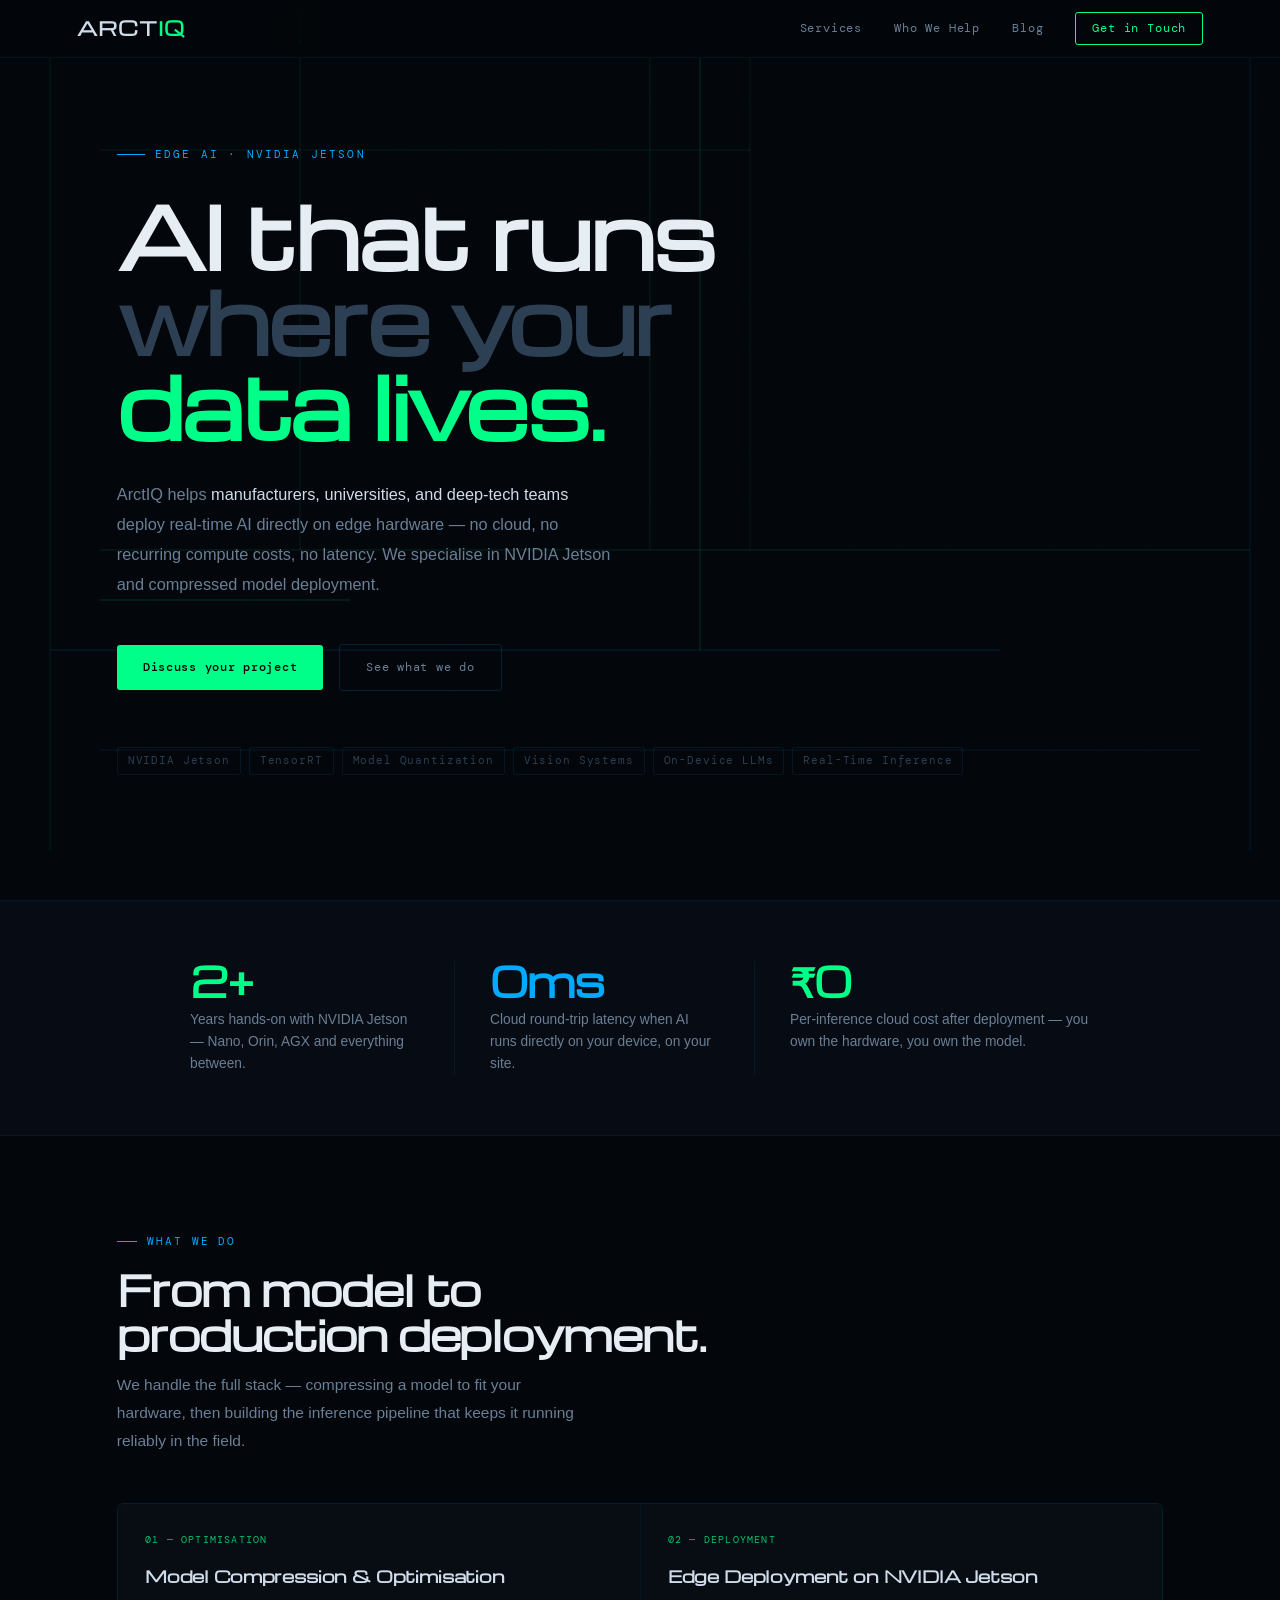
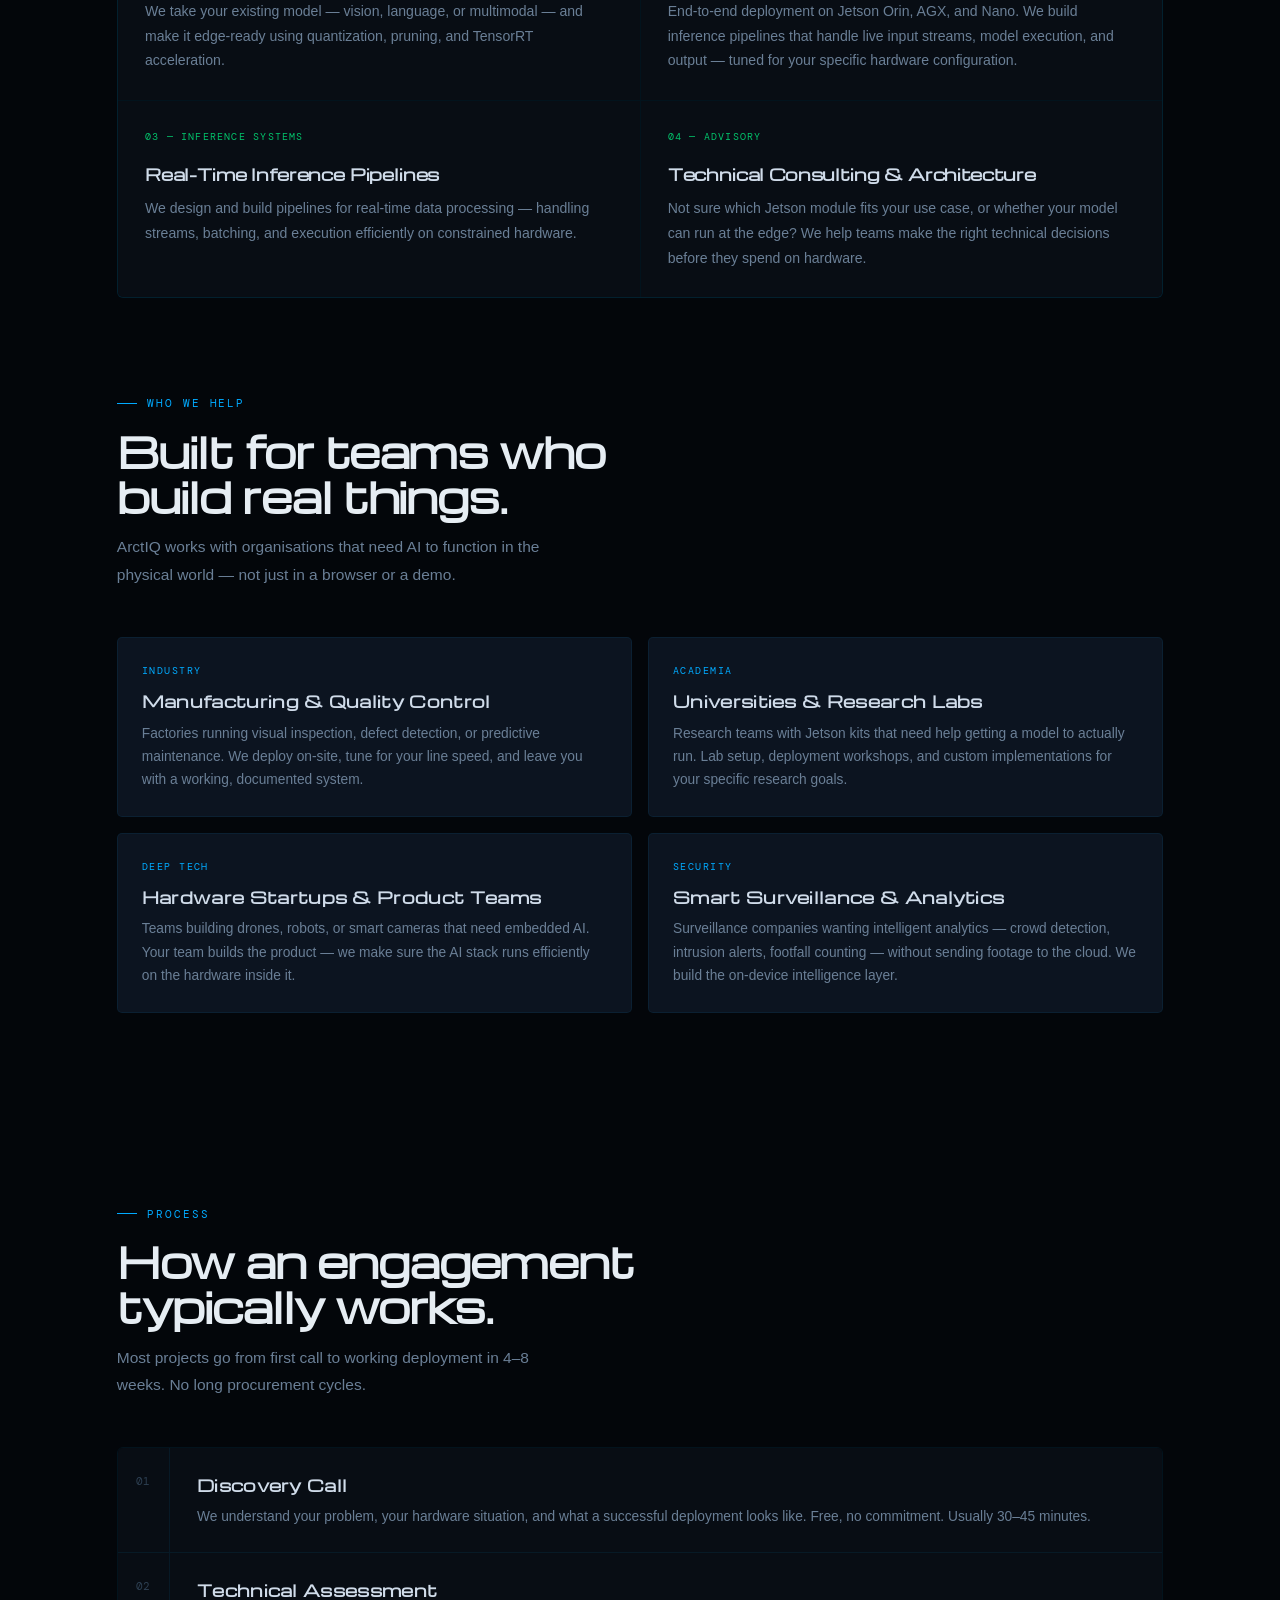
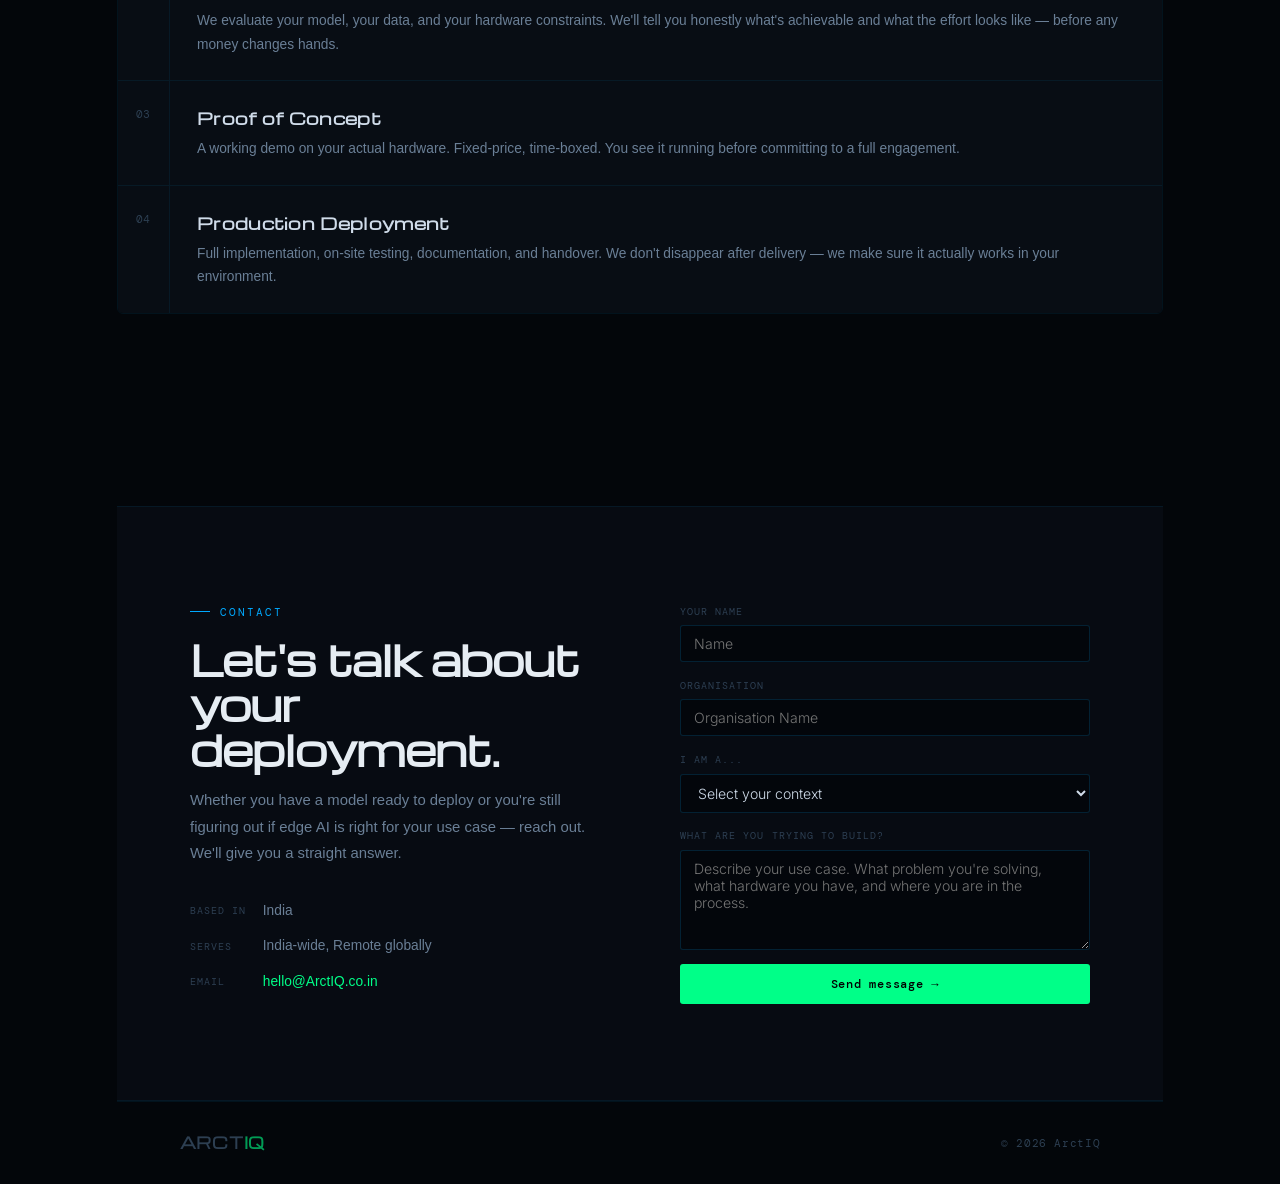
==== index.html @ 71374ce8 "added favicon" ====
<!DOCTYPE html>
<html lang="en">
<head>
<meta charset="UTF-8">
<meta name="viewport" content="width=device-width, initial-scale=1.0">
<link rel="icon" type="image/png" href="favicon.png">
<title>ArctIQ — Edge AI Engineering</title>
<link rel="preconnect" href="https://fonts.googleapis.com">
<link href="https://fonts.googleapis.com/css2?family=Michroma&family=Inter:wght@400;500;600&family=DM+Mono:wght@300;400;500&display=swap" rel="stylesheet">
<link rel="stylesheet" href="style.css">
</head>
<body>

<canvas id="circuit"></canvas>

<!-- NAV -->
<nav>
  <a class="logo" href="#">ARCT<em>IQ</em></a>
  <div class="nav-right">
    <a href="#services">Services</a>
    <a href="#who">Who We Help</a>
    <a href="blog.html">Blog</a>
    <a class="nav-cta" href="#contact">Get in Touch</a>
  </div>
</nav>

<!-- HERO -->
<div class="page">
  <div class="hero">
    <div class="eyebrow">Edge AI · NVIDIA Jetson</div>

    <h1>
      AI that runs<br>
      <span class="line-dim">where your</span><br>
      <span class="line-green">data lives.</span>
    </h1>

    <p class="hero-body">
      ArctIQ helps <strong>manufacturers, universities, and deep-tech teams</strong> deploy
      real-time AI directly on edge hardware — no cloud, no recurring compute costs,
      no latency. We specialise in NVIDIA Jetson and compressed model deployment.
    </p>

    <div class="btn-row">
      <a class="btn-fill" href="#contact">Discuss your project</a>
      <a class="btn-ghost" href="#services">See what we do</a>
    </div>

    <div class="hero-tags">
      <span class="tag">NVIDIA Jetson</span>
      <span class="tag">TensorRT</span>
      <span class="tag">Model Quantization</span>
      <span class="tag">Vision Systems</span>
      <span class="tag">On-Device LLMs</span>
      <span class="tag">Real-Time Inference</span>
    </div>
  </div>
</div>

<!-- NUMBERS BAND -->
<div class="band">
  <div class="band-inner">
    <div class="band-item">
      <div class="band-num g">2+</div>
      <div class="band-label">Years hands-on with NVIDIA Jetson — Nano, Orin, AGX and everything between.</div>
    </div>
    <div class="band-item">
      <div class="band-num b">0ms</div>
      <div class="band-label">Cloud round-trip latency when AI runs directly on your device, on your site.</div>
    </div>
    <div class="band-item">
      <div class="band-num g">₹0</div>
      <div class="band-label">Per-inference cloud cost after deployment — you own the hardware, you own the model.</div>
    </div>
  </div>
</div>

<!-- SERVICES -->
<div class="page">
  <div class="section" id="services">
    <div class="section-tag">What We Do</div>
    <h2>From model to<br>production deployment.</h2>
    <p class="section-sub">
      We handle the full stack — compressing a model to fit your hardware,
      then building the inference pipeline that keeps it running reliably in the field.
    </p>

    <div class="card-grid">
    <div class="card">
        <div class="card-icon">01 — Optimisation</div>
        <h3>Model Compression & Optimisation</h3>
        <p>
        We take your existing model — vision, language, or multimodal — and make it edge-ready using quantization, pruning, and TensorRT acceleration.
        </p>
    </div>

    <div class="card">
        <div class="card-icon">02 — Deployment</div>
        <h3>Edge Deployment on NVIDIA Jetson</h3>
        <p>
        End-to-end deployment on Jetson Orin, AGX, and Nano. We build inference pipelines that handle live input streams, model execution, and output — tuned for your specific hardware configuration.
        </p>
    </div>

    <div class="card">
        <div class="card-icon">03 — Inference Systems</div>
        <h3>Real-Time Inference Pipelines</h3>
        <p>
        We design and build pipelines for real-time data processing — handling streams, batching, and execution efficiently on constrained hardware.
        </p>
    </div>

    <div class="card">
        <div class="card-icon">04 — Advisory</div>
        <h3>Technical Consulting & Architecture</h3>
        <p>
        Not sure which Jetson module fits your use case, or whether your model can run at the edge? We help teams make the right technical decisions before they spend on hardware.
        </p>
    </div>
    </div>

  <!-- WHO WE HELP -->
  <div class="section" id="who">
    <div class="section-tag">Who We Help</div>
    <h2>Built for teams who<br>build real things.</h2>
    <p class="section-sub">
      ArctIQ works with organisations that need AI to function in the physical world —
      not just in a browser or a demo.
    </p>

    <div class="who-grid">
      <div class="who-card">
        <div class="who-label">Industry</div>
        <h3>Manufacturing & Quality Control</h3>
        <p>Factories running visual inspection, defect detection, or predictive maintenance. We deploy on-site, tune for your line speed, and leave you with a working, documented system.</p>
      </div>
      <div class="who-card">
        <div class="who-label">Academia</div>
        <h3>Universities & Research Labs</h3>
        <p>Research teams with Jetson kits that need help getting a model to actually run. Lab setup, deployment workshops, and custom implementations for your specific research goals.</p>
      </div>
      <div class="who-card">
        <div class="who-label">Deep Tech</div>
        <h3>Hardware Startups & Product Teams</h3>
        <p>Teams building drones, robots, or smart cameras that need embedded AI. Your team builds the product — we make sure the AI stack runs efficiently on the hardware inside it.</p>
      </div>
      <div class="who-card">
        <div class="who-label">Security</div>
        <h3>Smart Surveillance & Analytics</h3>
        <p>Surveillance companies wanting intelligent analytics — crowd detection, intrusion alerts, footfall counting — without sending footage to the cloud. We build the on-device intelligence layer.</p>
      </div>
    </div>
  </div>

  <!-- PROCESS -->
  <div class="section">
    <div class="section-tag">Process</div>
    <h2>How an engagement<br>typically works.</h2>
    <p class="section-sub">
      Most projects go from first call to working deployment in 4–8 weeks.
      No long procurement cycles.
    </p>

    <div class="process-list">
      <div class="process-item">
        <div class="process-num">01</div>
        <div class="process-body">
          <h3>Discovery Call</h3>
          <p>We understand your problem, your hardware situation, and what a successful deployment looks like. Free, no commitment. Usually 30–45 minutes.</p>
        </div>
      </div>
      <div class="process-item">
        <div class="process-num">02</div>
        <div class="process-body">
          <h3>Technical Assessment</h3>
          <p>We evaluate your model, your data, and your hardware constraints. We'll tell you honestly what's achievable and what the effort looks like — before any money changes hands.</p>
        </div>
      </div>
      <div class="process-item">
        <div class="process-num">03</div>
        <div class="process-body">
          <h3>Proof of Concept</h3>
          <p>A working demo on your actual hardware. Fixed-price, time-boxed. You see it running before committing to a full engagement.</p>
        </div>
      </div>
      <div class="process-item">
        <div class="process-num">04</div>
        <div class="process-body">
          <h3>Production Deployment</h3>
          <p>Full implementation, on-site testing, documentation, and handover. We don't disappear after delivery — we make sure it actually works in your environment.</p>
        </div>
      </div>
    </div>
  </div>
</div>

<!-- CONTACT -->
<div class="contact-wrap" id="contact">
  <div class="contact-inner">
    <div class="contact-left">
      <div class="section-tag">Contact</div>
      <h2>Let's talk about<br>your deployment.</h2>
      <p>
        Whether you have a model ready to deploy or you're still figuring out
        if edge AI is right for your use case — reach out. We'll give you a straight answer.
      </p>
      <div class="contact-detail">
        <div class="contact-row">
          <span class="contact-row-label">Based in</span>
          <span class="contact-row-val">India</span>
        </div>
        <div class="contact-row">
          <span class="contact-row-label">Serves</span>
          <span class="contact-row-val">India-wide, Remote globally</span>
        </div>
        <div class="contact-row">
          <span class="contact-row-label">Email</span>
          <span class="contact-row-val"><a href="mailto:hello@ArctIQ.co.in">hello@ArctIQ.co.in</a></span>
        </div>
      </div>
    </div>

    <div class="contact-right">
      <form class="form" onsubmit="handleSubmit(event)">
        <div class="form-field">
          <label>Your name</label>
          <input type="text" placeholder="Name" required>
        </div>
        <div class="form-field">
          <label>Organisation</label>
          <input type="text" placeholder="Organisation Name">
        </div>
        <div class="form-field">
          <label>I am a...</label>
          <select>
            <option value="">Select your context</option>
            <option>Manufacturer / Factory</option>
            <option>University / Research Lab</option>
            <option>Hardware Startup</option>
            <option>Surveillance / Security Company</option>
            <option>Other</option>
          </select>
        </div>
        <div class="form-field">
          <label>What are you trying to build?</label>
          <textarea placeholder="Describe your use case. What problem you're solving, what hardware you have, and where you are in the process."></textarea>
        </div>
        <button type="submit" class="btn-fill">Send message →</button>
        <div id="form-msg" style="font-family:var(--mono);font-size:0.73rem;color:var(--green);display:none;letter-spacing:0.05em;">
          Message sent. We'll reply within 24 hours.
        </div>
      </form>
    </div>
  </div>
</div>

<!-- FOOTER -->
<footer>
  <div class="footer-logo">ARCT<em>IQ</em></div>
  <div class="footer-copy">© 2026 ArctIQ</div>
</footer>

<script>
function handleSubmit(e) {
  e.preventDefault();
  document.getElementById('form-msg').style.display = 'block';
  e.target.reset();
}

const observer = new IntersectionObserver((entries) => {
  entries.forEach(el => {
    if (el.isIntersecting) {
      el.target.style.opacity = '1';
      el.target.style.transform = 'translateY(0)';
    }
  });
}, { threshold: 0.08 });

document.querySelectorAll('.card, .who-card, .process-item, .band-item').forEach(el => {
  el.style.opacity = '0';
  el.style.transform = 'translateY(14px)';
  el.style.transition = 'opacity 0.5s ease, transform 0.5s ease';
  observer.observe(el);
});
</script>
<script>
document.querySelectorAll('a[href^="#"]').forEach(anchor => {
  anchor.addEventListener("click", function(e) {
    const targetId = this.getAttribute("href");

    if (targetId === "#" || targetId.length < 2) return;

    const target = document.querySelector(targetId);
    if (!target) return;

    e.preventDefault();

    const navHeight = document.querySelector("nav").offsetHeight;

    const targetPosition =
      target.getBoundingClientRect().top + window.scrollY - navHeight - 10;

    window.scrollTo({
      top: targetPosition,
      behavior: "smooth"
    });
  });
});
</script>
<script src="script.js"></script>
</body>
</html>
---- style.css ----
*, *::before, *::after { box-sizing: border-box; margin: 0; padding: 0; }

:root {
  --bg:      #03060a;
  --bg2:     #080d14;
  --surface: #0c1420;
  --surface2:#101b2a;
  --border:  rgba(0,180,255,0.08);
  --border2: rgba(0,180,255,0.16);
  --green:   #00ff88;
  --green2:  #00cc6a;
  --blue:    #00aaff;
  --blue2:   #0077cc;
  --text:    #d0dcea;
  --text2:   #6a7f96;
  --text3:   #2d3f52;
  --mono: 'DM Mono', monospace;
  --sans: 'Inter', sans-serif;
  --display: 'Michroma', sans-serif;
}

html { scroll-behavior: smooth; }

body {
  background: var(--bg);
  color: rgba(255,255,255,0.8);
  font-family: 'DM Sans', sans-serif;
  font-size: 16px;
  line-height: 1.7;
  overflow-x: hidden;
}
h1, h2, h3 {
  font-family: 'Michroma', sans-serif;
  letter-spacing: 0.02em;
  color: #e6edf3;
}
.blog-page h2 {
  margin-top: 3.5rem;
  margin-bottom: 1rem;
  font-size: 28px;
}

#circuit {
  position: fixed;
  inset: 0;
  z-index: 0;
  pointer-events: none;
  filter: brightness(1.2);
}

body::before {
  background: radial-gradient(
    ellipse at 30% 40%,
    rgba(0,20,40,0.35) 0%,
    rgba(3,6,10,0.7) 70%
  );
}
pre {
  background: rgba(255,255,255,0.04);
  border: 1px solid rgba(255,255,255,0.08);
  padding: 14px 16px;
  border-radius: 8px;
  font-family: 'DM Sans', monospace;
  font-size: 14px;
  overflow-x: auto;
}
.blog-page img {
  width: 100%;
  max-width: 700px;
  display: block;
  margin: 24px 0;
  border-radius: 10px;
}

/* Everything above overlay */
nav, .page, .band, .contact-wrap, footer, .blog-page { position: relative; z-index: 2; }

/* ── NAV ── */
nav {
  position: fixed;
  top: 0; left: 0; right: 0;
  z-index: 100;
  display: flex;
  align-items: center;
  justify-content: space-between;
  padding: 0 6%;
  height: 58px;
  background: rgba(3,6,10,0.88);
  backdrop-filter: blur(20px);
  -webkit-backdrop-filter: blur(20px);
  border-bottom: 1px solid var(--border);
}

.logo {
  font-family: var(--display);
  font-weight: 800;
  font-size: 1.2rem;
  letter-spacing: 0.05em;
  color: var(--text);
  text-decoration: none;
}
.logo em { color: var(--green); font-style: normal; }

.nav-right {
  display: flex;
  align-items: center;
  gap: 2rem;
}

.nav-right a {
  font-family: var(--mono);
  font-size: 0.73rem;
  letter-spacing: 0.07em;
  color: var(--text2);
  text-decoration: none;
  transition: color 0.2s;
}
.nav-right a:hover { color: var(--green); }

.nav-cta {
  padding: 6px 16px;
  border: 1px solid var(--green);
  color: var(--green) !important;
  border-radius: 3px;
  transition: all 0.2s !important;
}
.nav-cta:hover { background: var(--green); color: #000 !important; }

/* ── PAGE WRAPPER ── */
.page {
  max-width: 1200px;
  margin: 0 auto;
  padding: 0 6%;
}

/* ── HERO ── */
.hero {
  min-height: 100vh;
  display: flex;
  flex-direction: column;
  justify-content: center;
  padding-top: 100px;
  padding-bottom: 80px;
}

.eyebrow {
  font-family: var(--mono);
  font-size: 0.68rem;
  letter-spacing: 0.2em;
  text-transform: uppercase;
  color: var(--blue);
  margin-bottom: 1.8rem;
  display: flex;
  align-items: center;
  gap: 10px;
}
.eyebrow::before {
  content: '';
  width: 28px; height: 1px;
  background: var(--blue);
  display: block; flex-shrink: 0;
}

h1 {
  font-family: var(--display);
  font-size: clamp(2.8rem, 6.5vw, 5.6rem);
  font-weight: 800;
  line-height: 1.02;
  letter-spacing: -0.03em;
  margin-bottom: 2rem;
}

.line-dim    { color: var(--text3); }
.line-green  { color: var(--green); }
.line-blue   { color: var(--blue); }

.hero-body {
  font-size: 1.02rem;
  color: var(--text2);
  max-width: 500px;
  line-height: 1.85;
  font-weight: 300;
  margin-bottom: 2.8rem;
}
.hero-body strong { color: var(--text); font-weight: 400; }

.btn-row {
  display: flex;
  gap: 1rem;
  flex-wrap: wrap;
  align-items: center;
  margin-bottom: 3.5rem;
}

.btn-fill {
  font-family: var(--mono);
  font-size: 0.76rem;
  letter-spacing: 0.06em;
  padding: 12px 26px;
  background: var(--green);
  color: #000;
  border: none;
  border-radius: 3px;
  text-decoration: none;
  font-weight: 500;
  transition: all 0.2s;
  cursor: pointer;
  display: inline-block;
}
.btn-fill:hover { background: var(--green2); transform: translateY(-1px); }

.btn-ghost {
  font-family: var(--mono);
  font-size: 0.76rem;
  letter-spacing: 0.06em;
  padding: 12px 26px;
  background: transparent;
  color: var(--text2);
  border: 1px solid var(--border2);
  border-radius: 3px;
  text-decoration: none;
  transition: all 0.2s;
  display: inline-block;
}
.btn-ghost:hover { color: var(--blue); border-color: var(--blue); }

/* Tags */
.hero-tags { display: flex; gap: 0.5rem; flex-wrap: wrap; }

.tag {
  font-family: var(--mono);
  font-size: 0.66rem;
  letter-spacing: 0.08em;
  color: var(--text3);
  border: 1px solid rgba(0,180,255,0.1);
  border-radius: 2px;
  padding: 4px 10px;
}

/* ── BAND ── */
.band {
  background: rgba(8,13,20,0.9);
  border-top: 1px solid var(--border);
  border-bottom: 1px solid var(--border);
  padding: 60px 6%;
  backdrop-filter: blur(8px);
}

.band-inner {
  max-width: 900px;
  margin: 0 auto;
  display: grid;
  grid-template-columns: repeat(3, 1fr);
}

.band-item {
  padding: 0 2.2rem 0 0;
  border-right: 1px solid var(--border);
  margin-right: 2.2rem;
}
.band-item:last-child { border-right: none; margin-right: 0; padding-right: 0; }

.band-num {
  font-family: var(--display);
  font-size: 2.5rem;
  font-weight: 800;
  line-height: 1;
  margin-bottom: 0.5rem;
  letter-spacing: -0.03em;
}
.band-num.g { color: var(--green); }
.band-num.b { color: var(--blue); }

.band-label {
  font-size: 0.86rem;
  color: var(--text2);
  font-weight: 300;
  line-height: 1.6;
}

/* ── SECTIONS ── */
.section {
  padding: 96px 0;
}

.section-tag {
  font-family: var(--mono);
  font-size: 0.68rem;
  letter-spacing: 0.18em;
  text-transform: uppercase;
  color: var(--blue);
  margin-bottom: 1rem;
  display: flex;
  align-items: center;
  gap: 10px;
}
.section-tag::before {
  content: '';
  width: 20px; height: 1px;
  background: var(--blue);
  display: block;
}

h2 {
  font-family: var(--display);
  font-size: clamp(1.7rem, 3.2vw, 2.7rem);
  font-weight: 700;
  letter-spacing: -0.025em;
  line-height: 1.1;
  margin-bottom: 0.9rem;
}

.section-sub {
  font-size: 0.97rem;
  color: var(--text2);
  font-weight: 300;
  max-width: 460px;
  line-height: 1.8;
  margin-bottom: 3rem;
}

/* ── CARD GRID ── */
.card-grid {
  display: grid;
  grid-template-columns: 1fr 1fr;
  gap: 1px;
  background: var(--border);
  border: 1px solid var(--border);
  border-radius: 6px;
  overflow: hidden;
}

.card {
  background: var(--bg2);
  padding: 1.7rem;
  transition: background 0.2s;
  position: relative;
  overflow: hidden;
}
.card::after {
  content: '';
  position: absolute;
  inset: 0;
  border-left: 2px solid var(--green);
  opacity: 0;
  transition: opacity 0.2s;
  pointer-events: none;
}
.card:hover { background: var(--surface); }
.card:hover::after { opacity: 1; }

.card-icon {
  font-family: var(--mono);
  font-size: 0.63rem;
  letter-spacing: 0.12em;
  color: var(--green);
  text-transform: uppercase;
  margin-bottom: 0.9rem;
  opacity: 0.75;
}

.card h3 {
  font-family: var(--display);
  font-size: 1.02rem;
  font-weight: 700;
  letter-spacing: -0.01em;
  margin-bottom: 0.55rem;
  color: var(--text);
}

.card p {
  font-size: 0.88rem;
  color: var(--text2);
  line-height: 1.75;
  font-weight: 300;
}

/* ── WHO GRID ── */
.who-grid {
  display: grid;
  grid-template-columns: 1fr 1fr;
  gap: 1rem;
}

.who-card {
  background: var(--surface);
  border: 1px solid var(--border);
  border-radius: 5px;
  padding: 1.5rem;
  position: relative;
  overflow: hidden;
  transition: border-color 0.25s;
}
.who-card:hover { border-color: rgba(0,180,255,0.25); }

.who-card::before {
  content: '';
  position: absolute;
  top: 0; left: 0;
  width: 2px; height: 100%;
  background: linear-gradient(to bottom, var(--blue), var(--green));
  opacity: 0;
  transition: opacity 0.25s;
}
.who-card:hover::before { opacity: 1; }

.who-label {
  font-family: var(--mono);
  font-size: 0.65rem;
  letter-spacing: 0.14em;
  text-transform: uppercase;
  color: var(--blue);
  margin-bottom: 0.5rem;
}

.who-card h3 {
  font-family: var(--display);
  font-size: 0.98rem;
  font-weight: 700;
  margin-bottom: 0.45rem;
  color: var(--text);
}

.who-card p {
  font-size: 0.86rem;
  color: var(--text2);
  line-height: 1.7;
  font-weight: 300;
}

/* ── PROCESS ── */
.process-list {
  border: 1px solid var(--border);
  border-radius: 6px;
  overflow: hidden;
}

.process-item {
  display: grid;
  grid-template-columns: 52px 1fr;
  border-bottom: 1px solid var(--border);
  background: var(--bg2);
  transition: background 0.2s;
}
.process-item:last-child { border-bottom: none; }
.process-item:hover { background: var(--surface); }

.process-num {
  display: flex;
  align-items: flex-start;
  justify-content: center;
  padding: 1.5rem 0;
  font-family: var(--mono);
  font-size: 0.68rem;
  color: var(--text3);
  border-right: 1px solid var(--border);
  letter-spacing: 0.05em;
}

.process-body { padding: 1.5rem 1.7rem; }

.process-body h3 {
  font-family: var(--display);
  font-size: 0.98rem;
  font-weight: 700;
  margin-bottom: 0.35rem;
  color: var(--text);
}

.process-body p {
  font-size: 0.86rem;
  color: var(--text2);
  font-weight: 300;
  line-height: 1.7;
}

/* ── CONTACT BAND ── */
.contact-wrap {
  background: rgba(8,13,20,0.92);
  border-top: 1px solid var(--border);
  border-bottom: 1px solid var(--border);
  padding: 96px 6%;
  backdrop-filter: blur(10px);
}

.contact-inner {
  max-width: 900px;
  margin: 0 auto;
  display: grid;
  grid-template-columns: 1fr 1fr;
  gap: 5rem;
  align-items: start;
}

.contact-left p {
  font-size: 0.93rem;
  color: var(--text2);
  font-weight: 300;
  line-height: 1.8;
  margin-bottom: 2rem;
  margin-top: 0.8rem;
}

.contact-detail { display: flex; flex-direction: column; gap: 0.75rem; }

.contact-row {
  display: flex;
  align-items: center;
  gap: 0.8rem;
  font-size: 0.86rem;
}

.contact-row-label {
  font-family: var(--mono);
  font-size: 0.63rem;
  letter-spacing: 0.1em;
  text-transform: uppercase;
  color: var(--text3);
  min-width: 60px;
}

.contact-row-val { color: var(--text2); }
.contact-row-val a { color: var(--green); text-decoration: none; }
.contact-row-val a:hover { text-decoration: underline; }

/* Form */
.form { display: flex; flex-direction: column; gap: 0.9rem; }
.form-field { display: flex; flex-direction: column; gap: 5px; }

.form-field label {
  font-family: var(--mono);
  font-size: 0.65rem;
  letter-spacing: 0.1em;
  text-transform: uppercase;
  color: var(--text3);
}

.form-field input,
.form-field textarea,
.form-field select {
  background: rgba(3,6,10,0.8);
  border: 1px solid var(--border2);
  border-radius: 3px;
  padding: 9px 13px;
  color: var(--text);
  font-family: var(--sans);
  font-size: 0.88rem;
  font-weight: 300;
  outline: none;
  transition: border-color 0.2s;
}

.form-field input:focus,
.form-field textarea:focus,
.form-field select:focus { border-color: var(--green); }

.form-field textarea { resize: vertical; min-height: 100px; }
.form-field select { cursor: pointer; }
.form-field select option { background: var(--surface2); }

/* ── FOOTER ── */
footer {
  padding: 28px 6%;
  display: flex;
  align-items: center;
  justify-content: space-between;
  border-top: 1px solid var(--border);
}

.footer-logo {
  font-family: var(--display);
  font-weight: 800;
  font-size: 0.95rem;
  letter-spacing: 0.05em;
  color: var(--text3);
}
.footer-logo em { color: var(--green); font-style: normal; opacity: 0.6; }

.footer-copy {
  font-family: var(--mono);
  font-size: 0.68rem;
  color: var(--text3);
  letter-spacing: 0.06em;
}

/* ── BLOG PAGE ── */
.blog-page {
  max-width: 900px;
  margin: 0 auto;
  padding: 0 6%;
  padding-top: 120px;
  padding-bottom: 80px;
  min-height: 100vh;
}

.blog-page h1 {
  font-family: var(--display);
  font-size: clamp(2rem, 4vw, 3rem);
  font-weight: 800;
  letter-spacing: -0.03em;
  margin-bottom: 0.6rem;
}

.blog-intro {
  font-size: 0.95rem;
  color: var(--text2);
  font-weight: 300;
  margin-bottom: 3rem;
}

.blog-list { list-style: none; border: 1px solid var(--border); border-radius: 6px; overflow: hidden; }

.blog-list li {
  border-bottom: 1px solid var(--border);
  background: var(--bg2);
  transition: background 0.2s;
}
.blog-list li:last-child { border-bottom: none; }
.blog-list li:hover { background: var(--surface); }

.blog-list a {
  display: flex;
  align-items: center;
  justify-content: space-between;
  padding: 1.3rem 1.6rem;
  text-decoration: none;
  color: var(--text);
}

.blog-list a:hover .blog-title { color: var(--green); }

.blog-title {
  font-family: var(--display);
  font-size: 0.98rem;
  font-weight: 600;
  letter-spacing: -0.01em;
  transition: color 0.2s;
}

.blog-meta {
  font-family: var(--mono);
  font-size: 0.65rem;
  color: var(--text3);
  letter-spacing: 0.08em;
  white-space: nowrap;
  margin-left: 1rem;
}

.blog-arrow {
  font-size: 0.8rem;
  color: var(--text3);
  transition: color 0.2s, transform 0.2s;
  margin-left: 1rem;
}
.blog-list li:hover .blog-arrow { color: var(--green); transform: translateX(3px); }

/* ── ANIMATIONS ── */
@keyframes fadeUp {
  from { opacity: 0; transform: translateY(20px); }
  to   { opacity: 1; transform: translateY(0); }
}

.hero > * {
  opacity: 0;
  animation: fadeUp 0.65s ease forwards;
}
.hero > *:nth-child(1) { animation-delay: 0.12s; }
.hero > *:nth-child(2) { animation-delay: 0.24s; }
.hero > *:nth-child(3) { animation-delay: 0.36s; }
.hero > *:nth-child(4) { animation-delay: 0.48s; }
.hero > *:nth-child(5) { animation-delay: 0.58s; }

/* ── RESPONSIVE ── */
@media (max-width: 700px) {
  .band-inner { grid-template-columns: 1fr; gap: 2rem; }
  .band-item { border-right: none; border-bottom: 1px solid var(--border); padding: 0 0 1.5rem; margin: 0; }
  .band-item:last-child { border-bottom: none; padding: 0; }
  .card-grid, .who-grid { grid-template-columns: 1fr; }
  .contact-inner { grid-template-columns: 1fr; gap: 2.5rem; }
  .nav-right .nav-cta { display: none; }
  footer { flex-direction: column; gap: 0.5rem; text-align: center; }
}
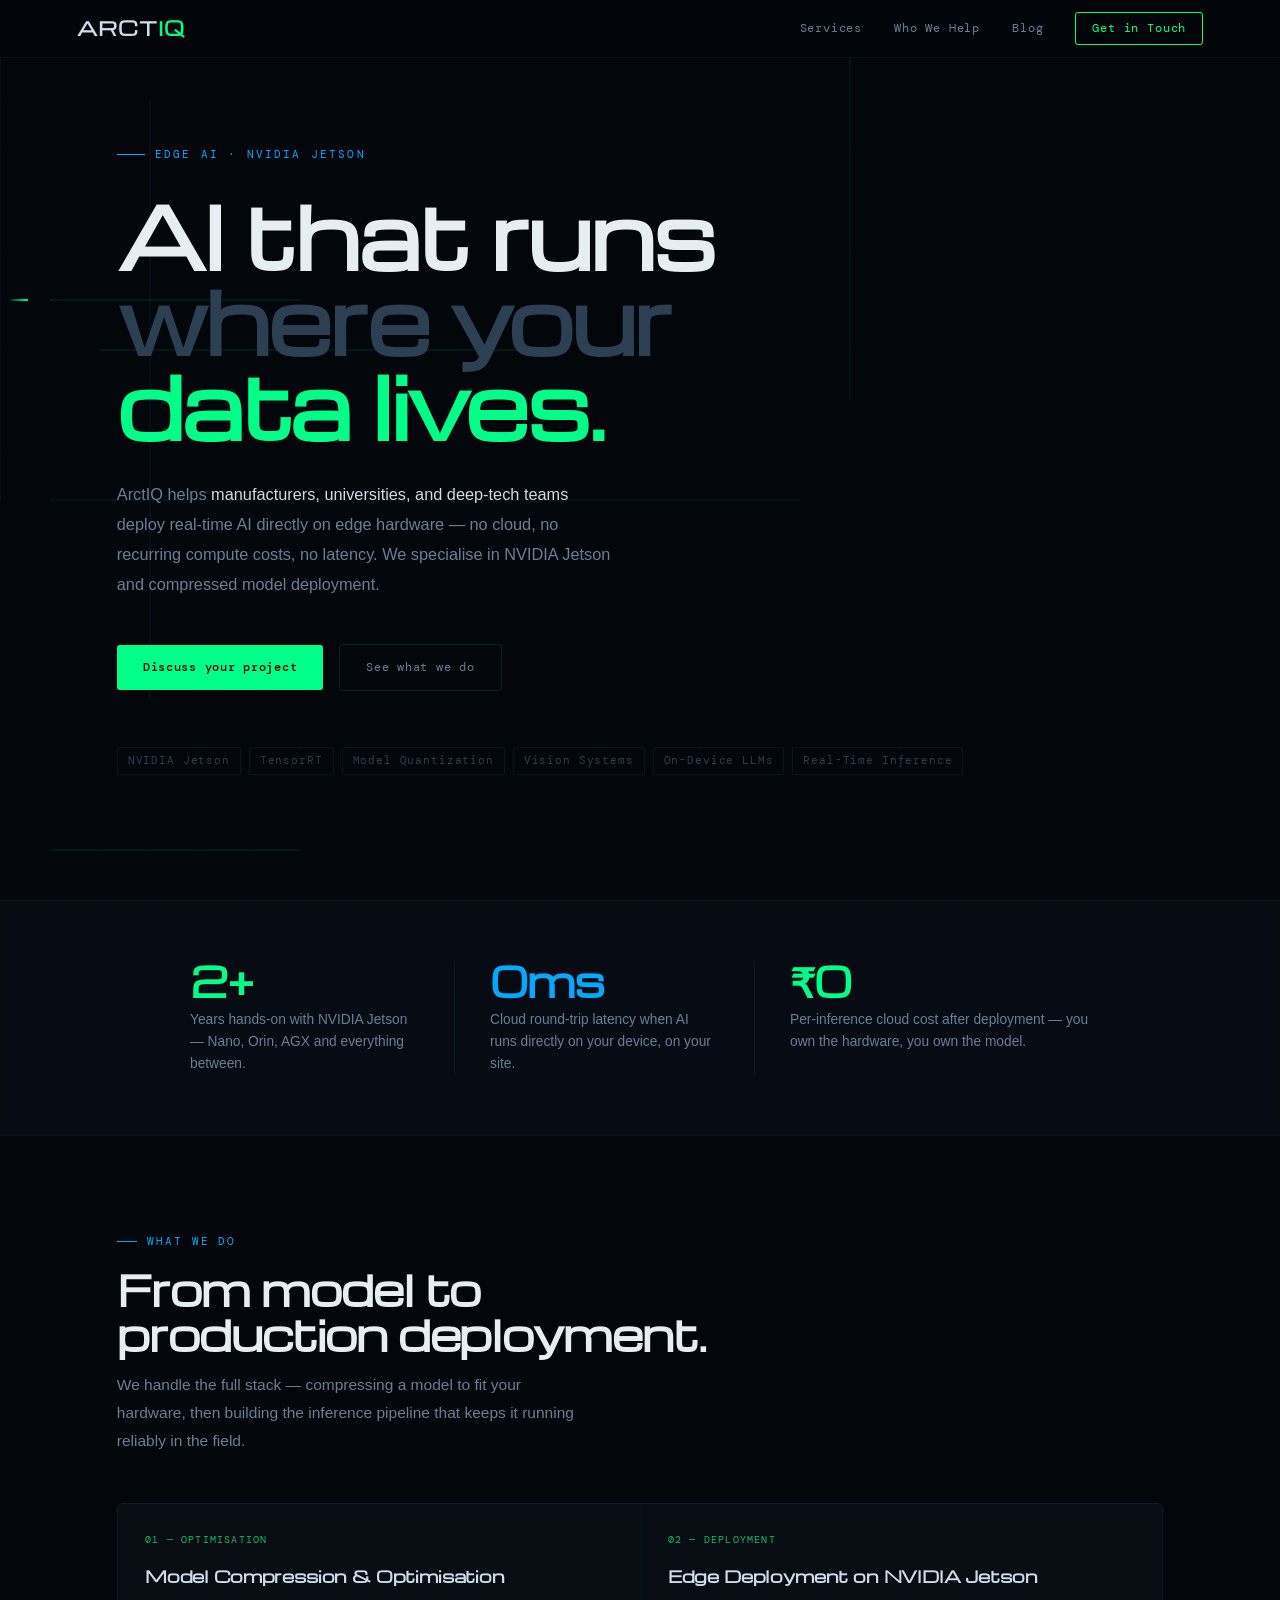
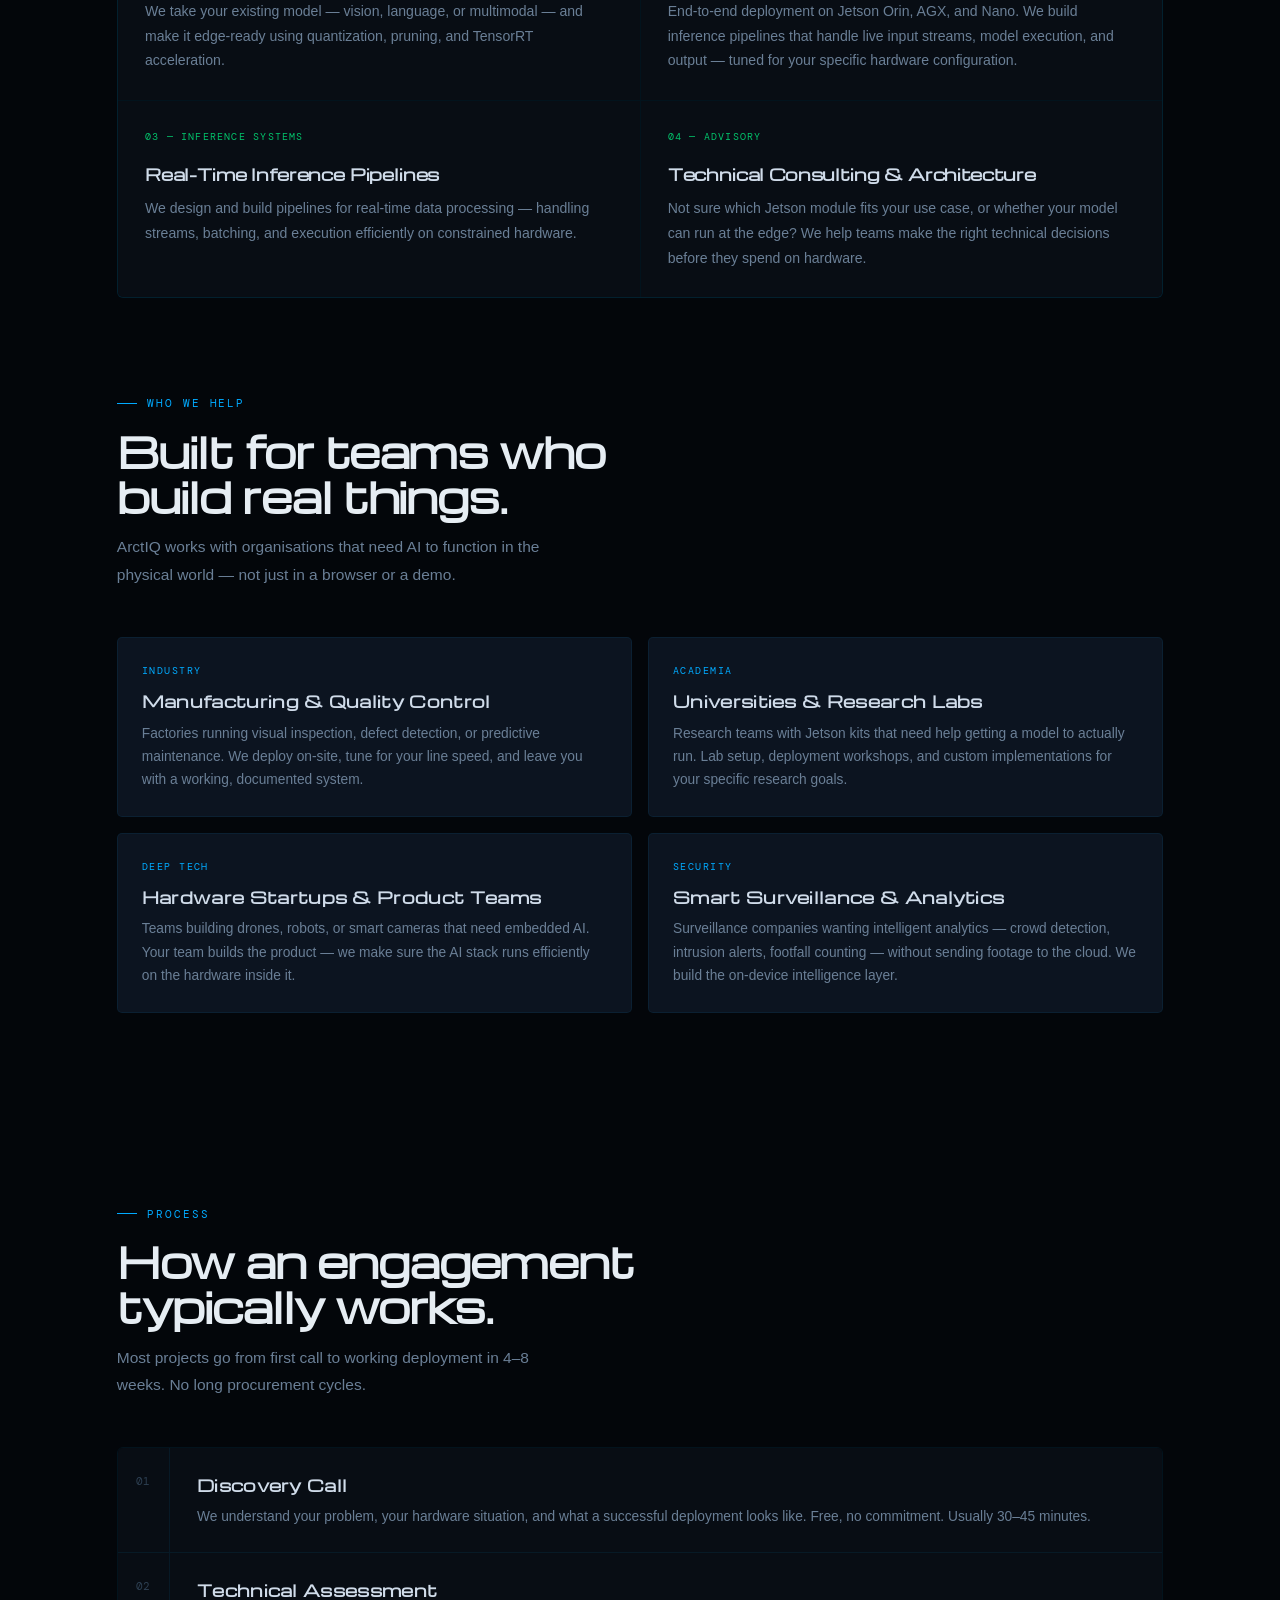
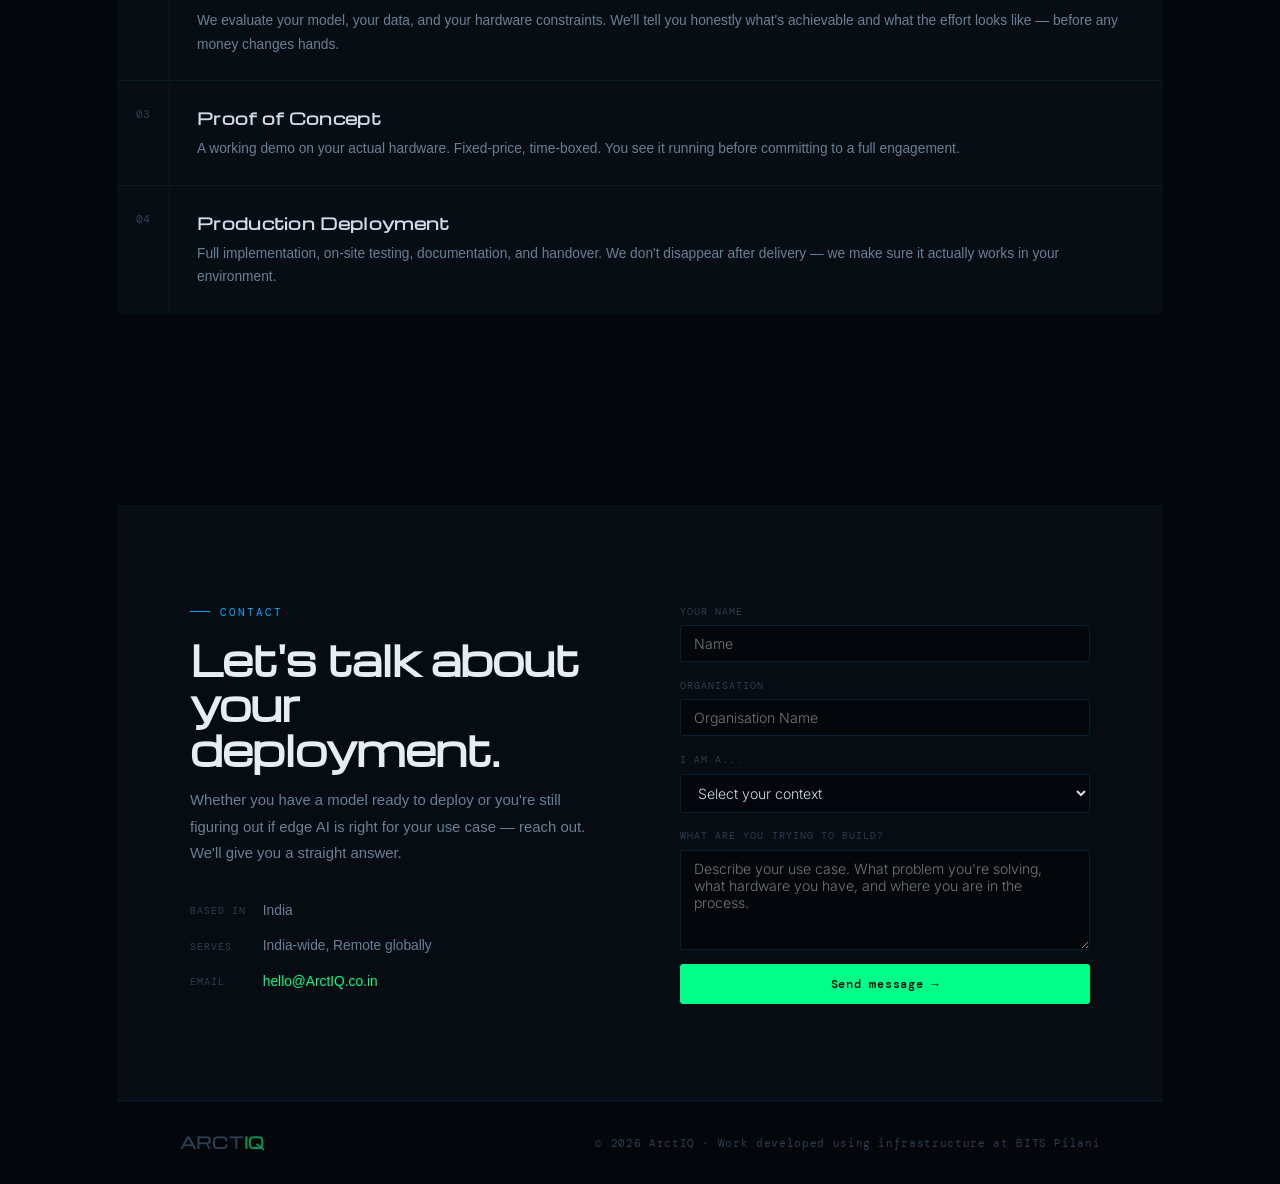
==== commit 18a26c59: "add acknowledgement" ====
--- a/index.html
+++ b/index.html
@@ -257,7 +257,7 @@
 <!-- FOOTER -->
 <footer>
   <div class="footer-logo">ARCT<em>IQ</em></div>
-  <div class="footer-copy">© 2026 ArctIQ</div>
+  <div class="footer-copy">© 2026 ArctIQ · Work developed using infrastructure at BITS Pilani</div>
 </footer>
 
 <script>
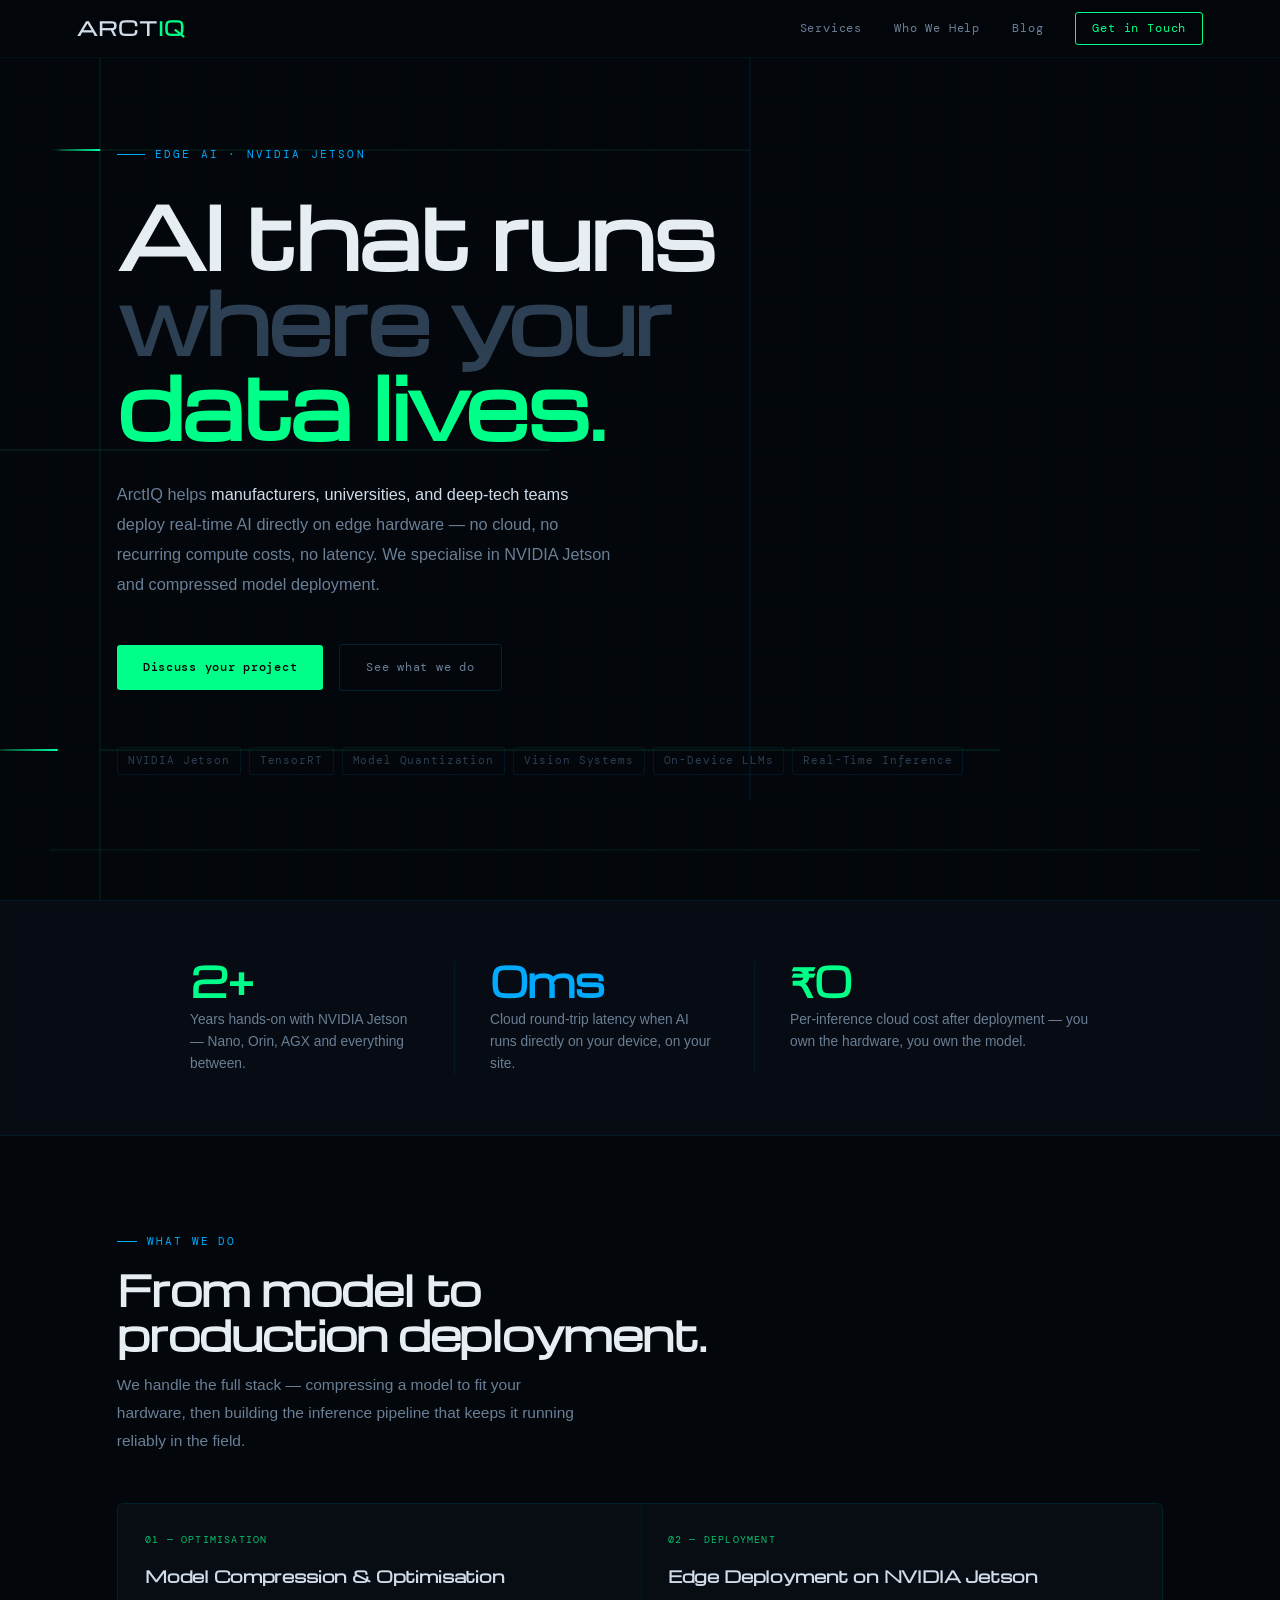
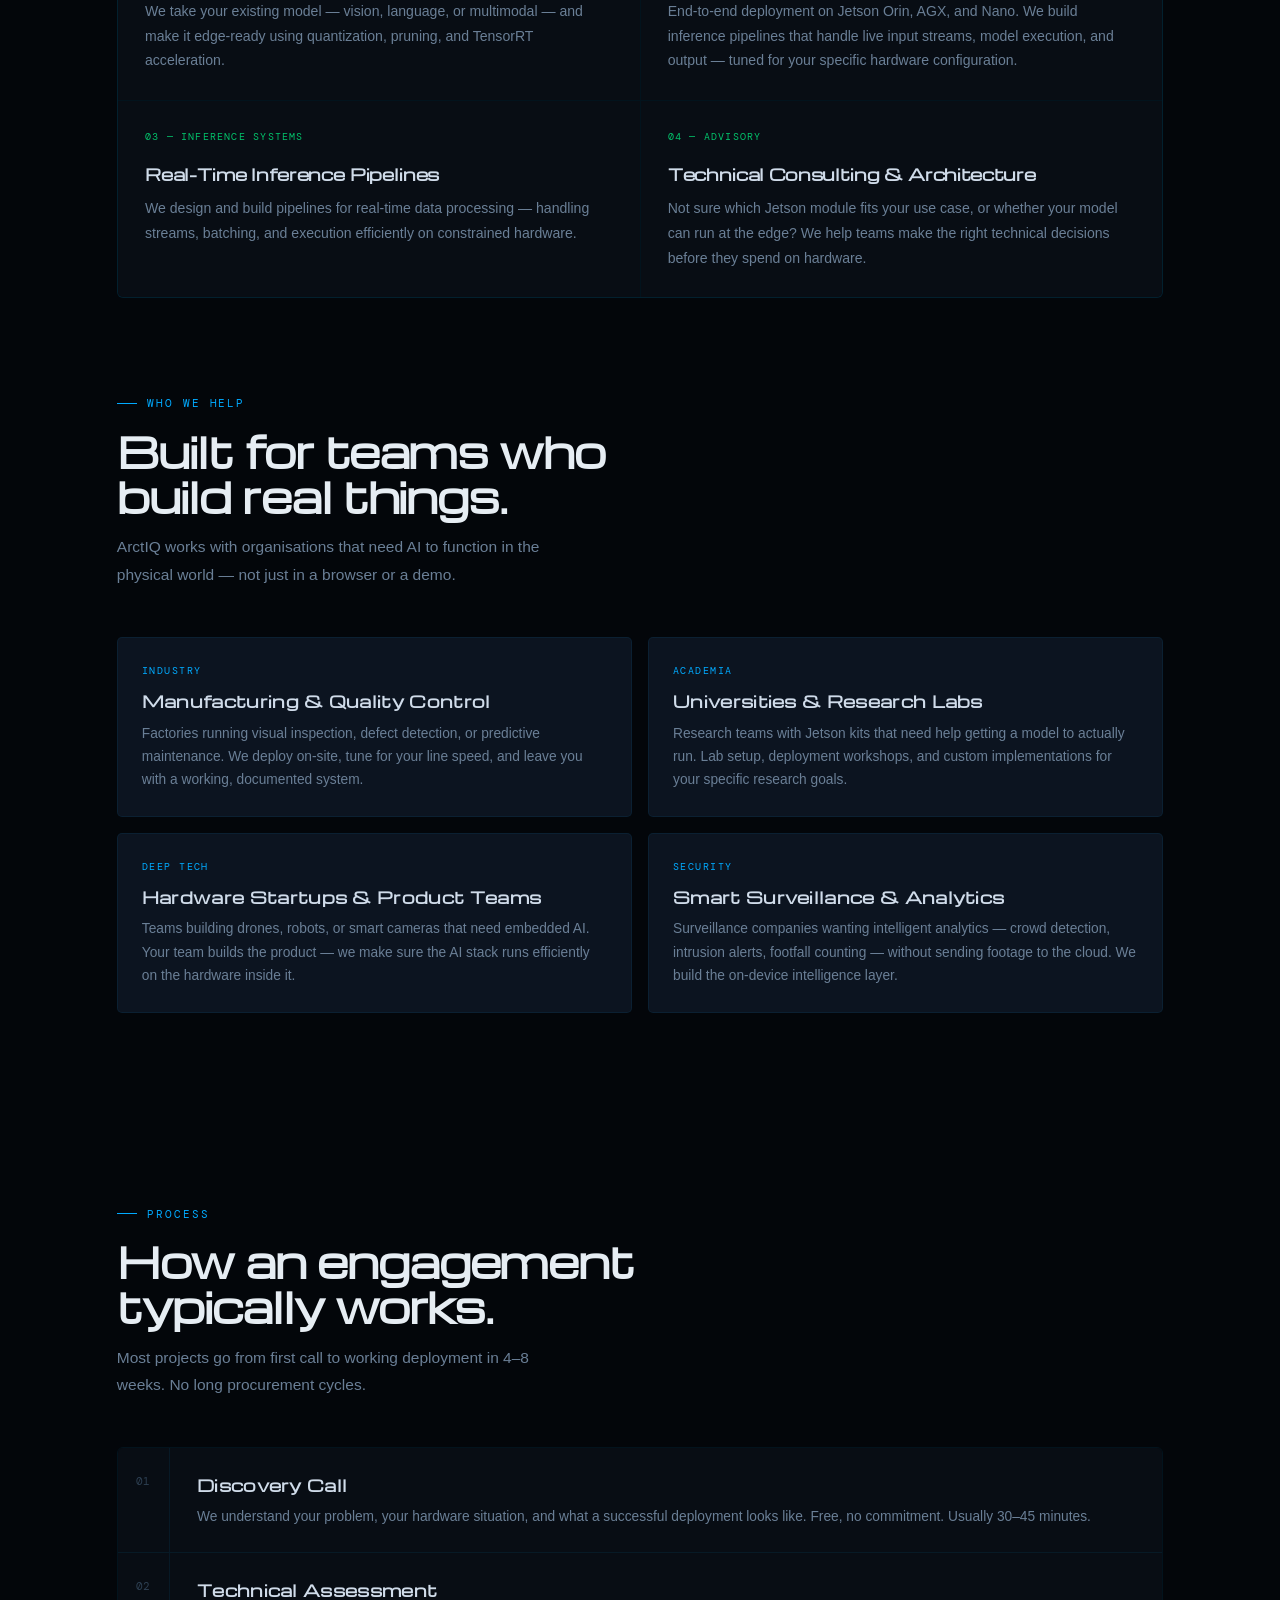
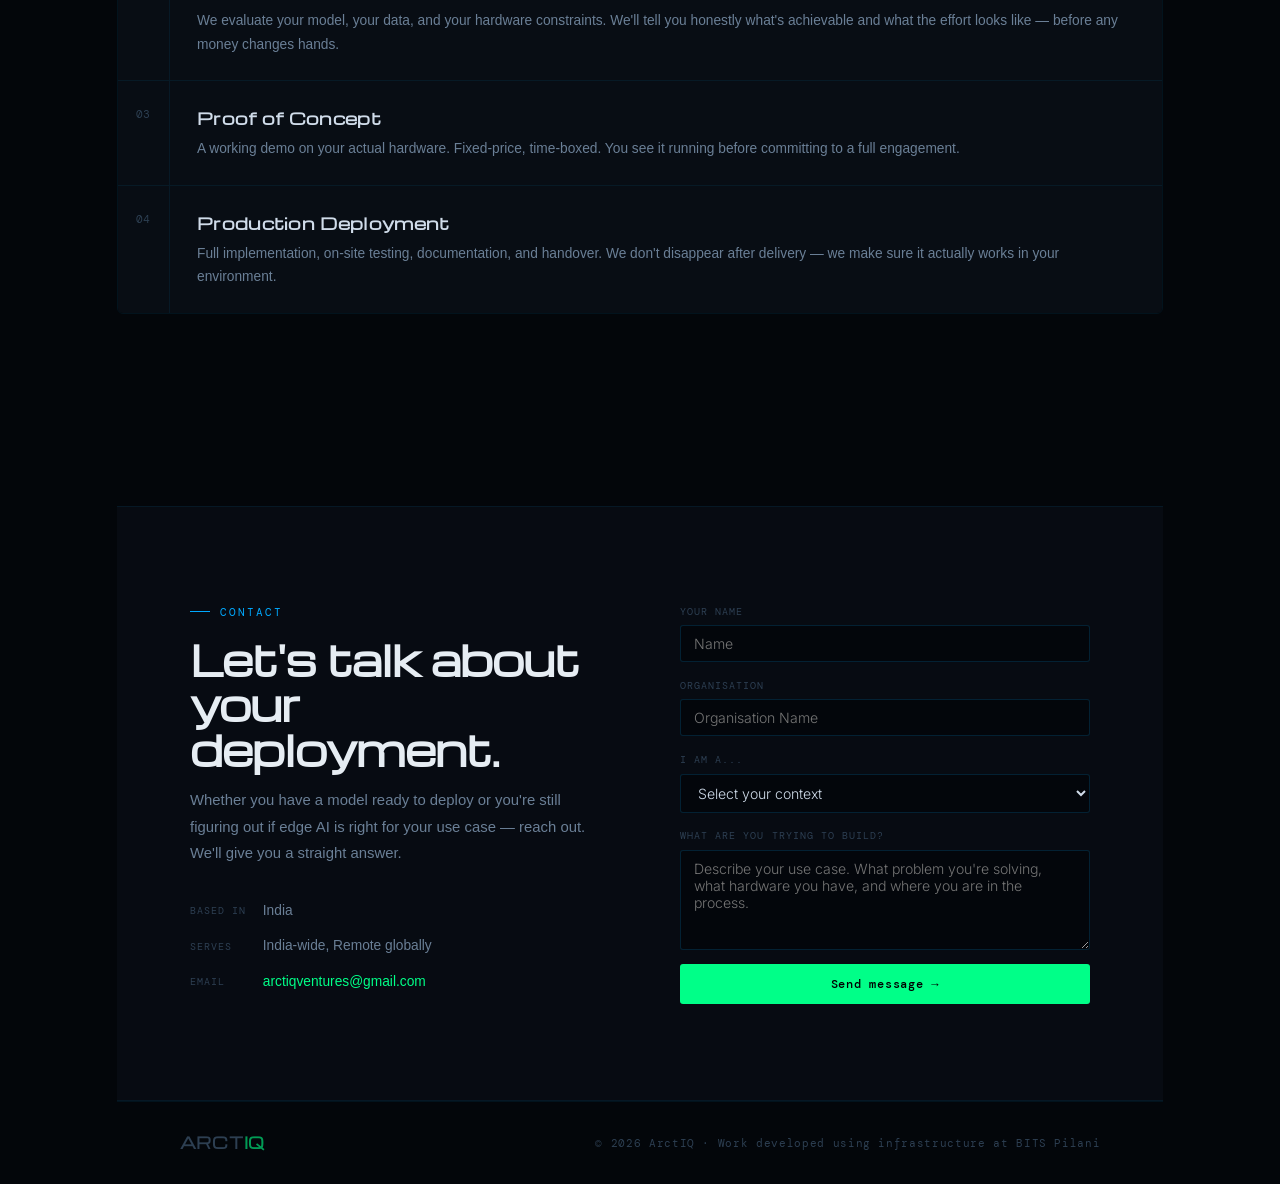
==== commit bbbb5858: "update email" ====
--- a/index.html
+++ b/index.html
@@ -215,7 +215,7 @@
         </div>
         <div class="contact-row">
           <span class="contact-row-label">Email</span>
-          <span class="contact-row-val"><a href="mailto:hello@ArctIQ.co.in">hello@ArctIQ.co.in</a></span>
+          <span class="contact-row-val"><a href="mailto:arctiqventures@gmail.com">arctiqventures@gmail.com</a></span>
         </div>
       </div>
     </div>
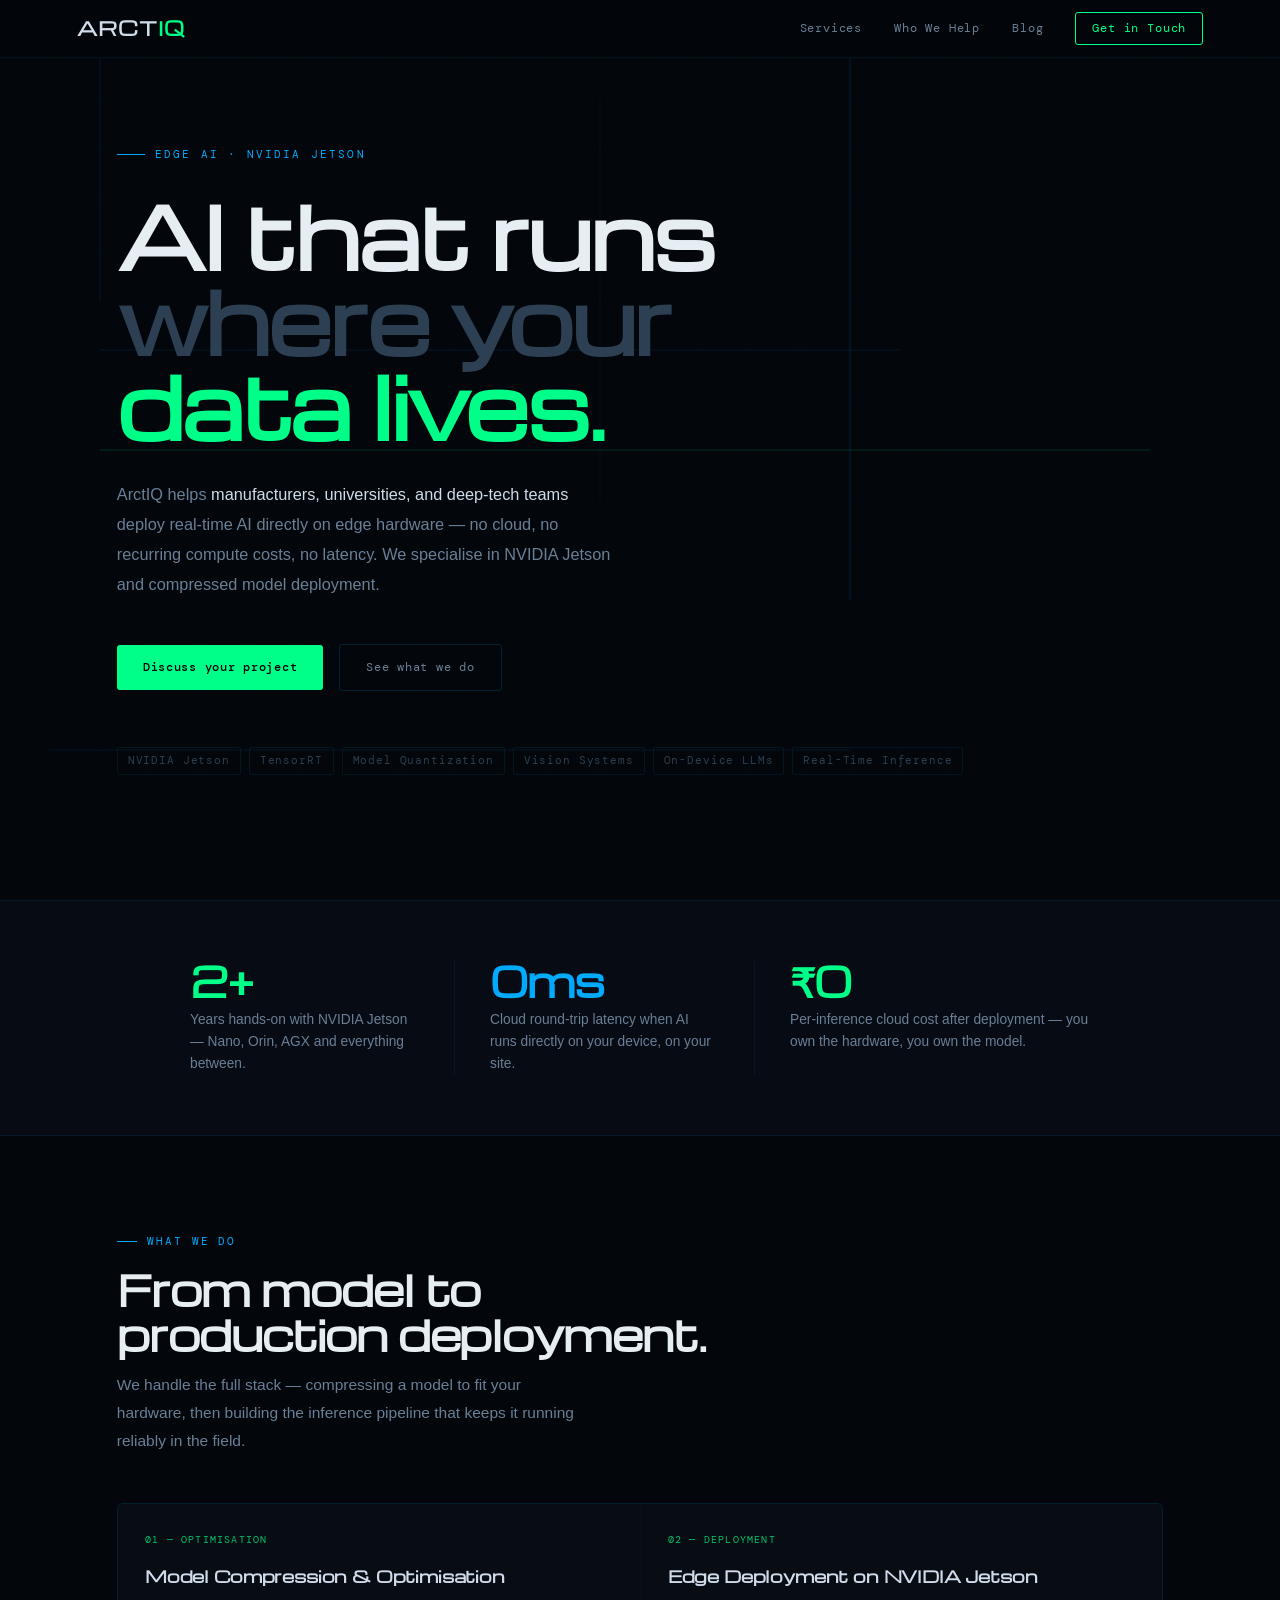
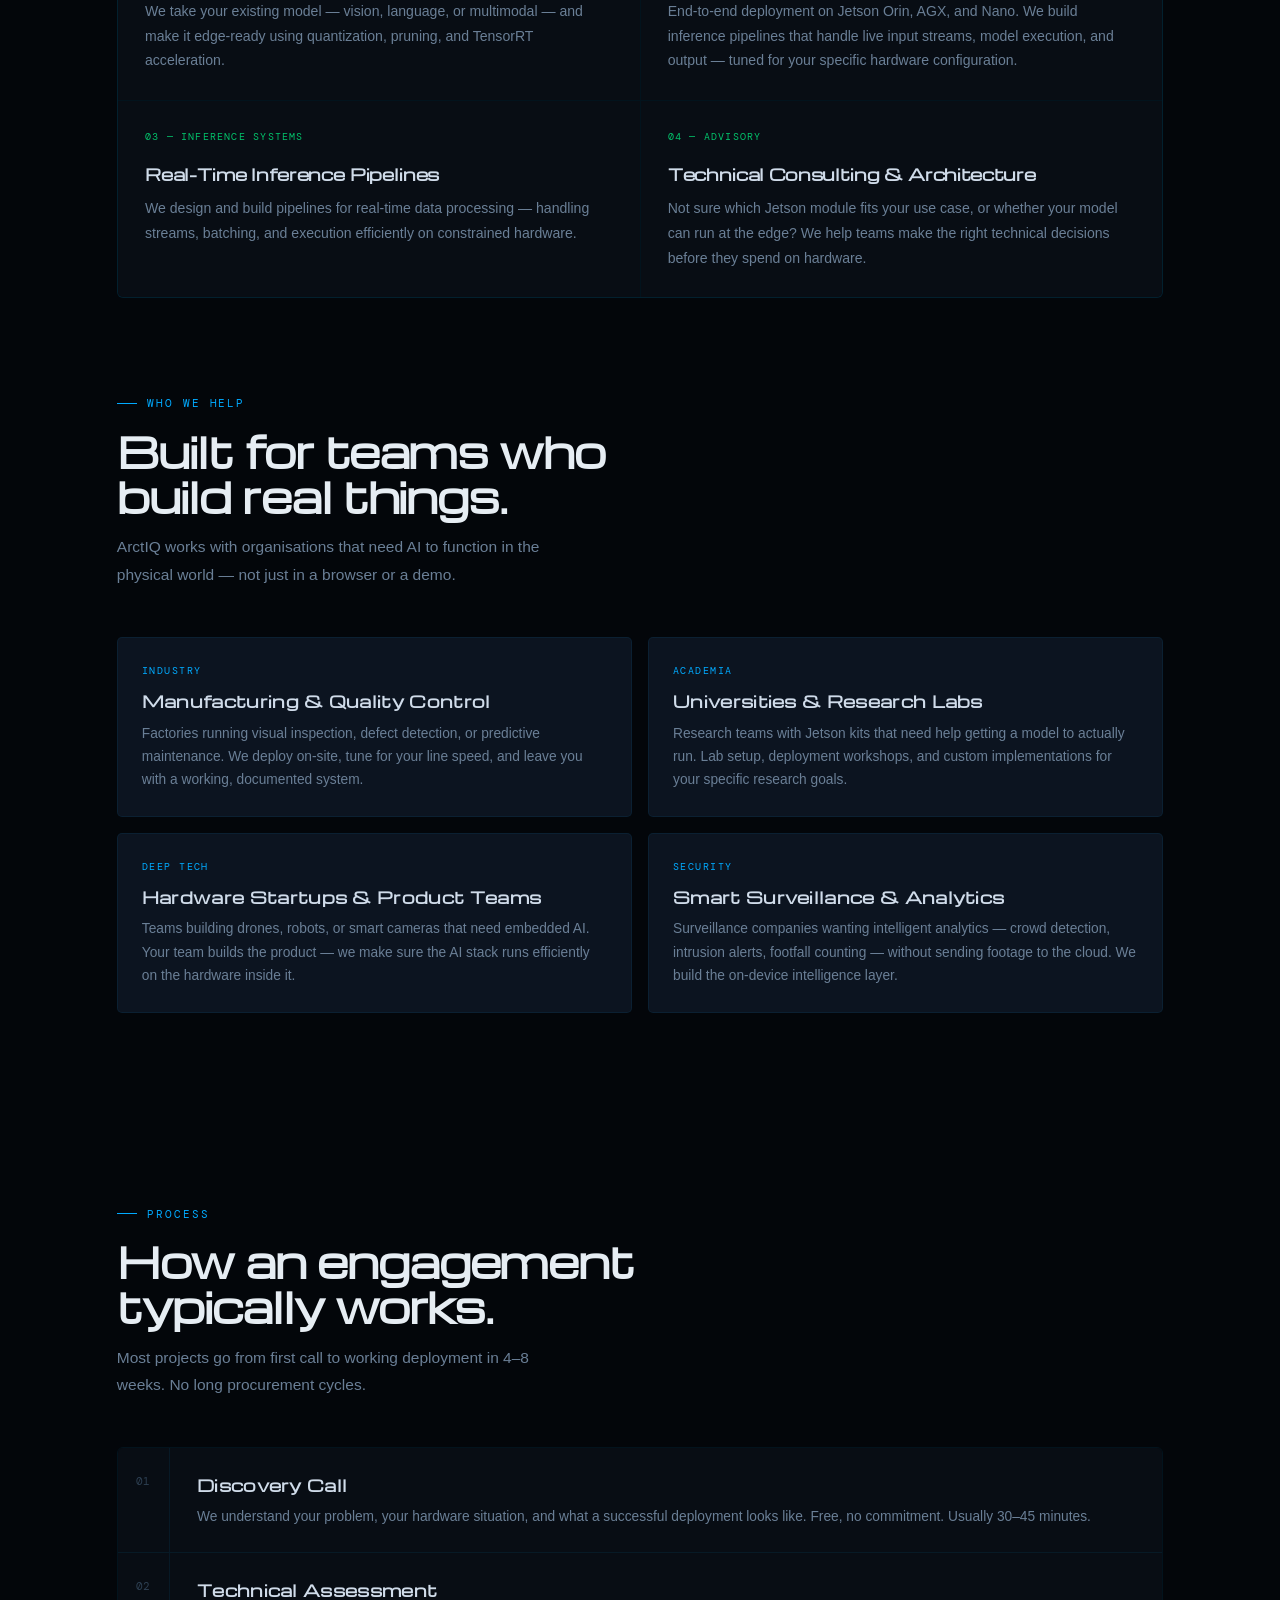
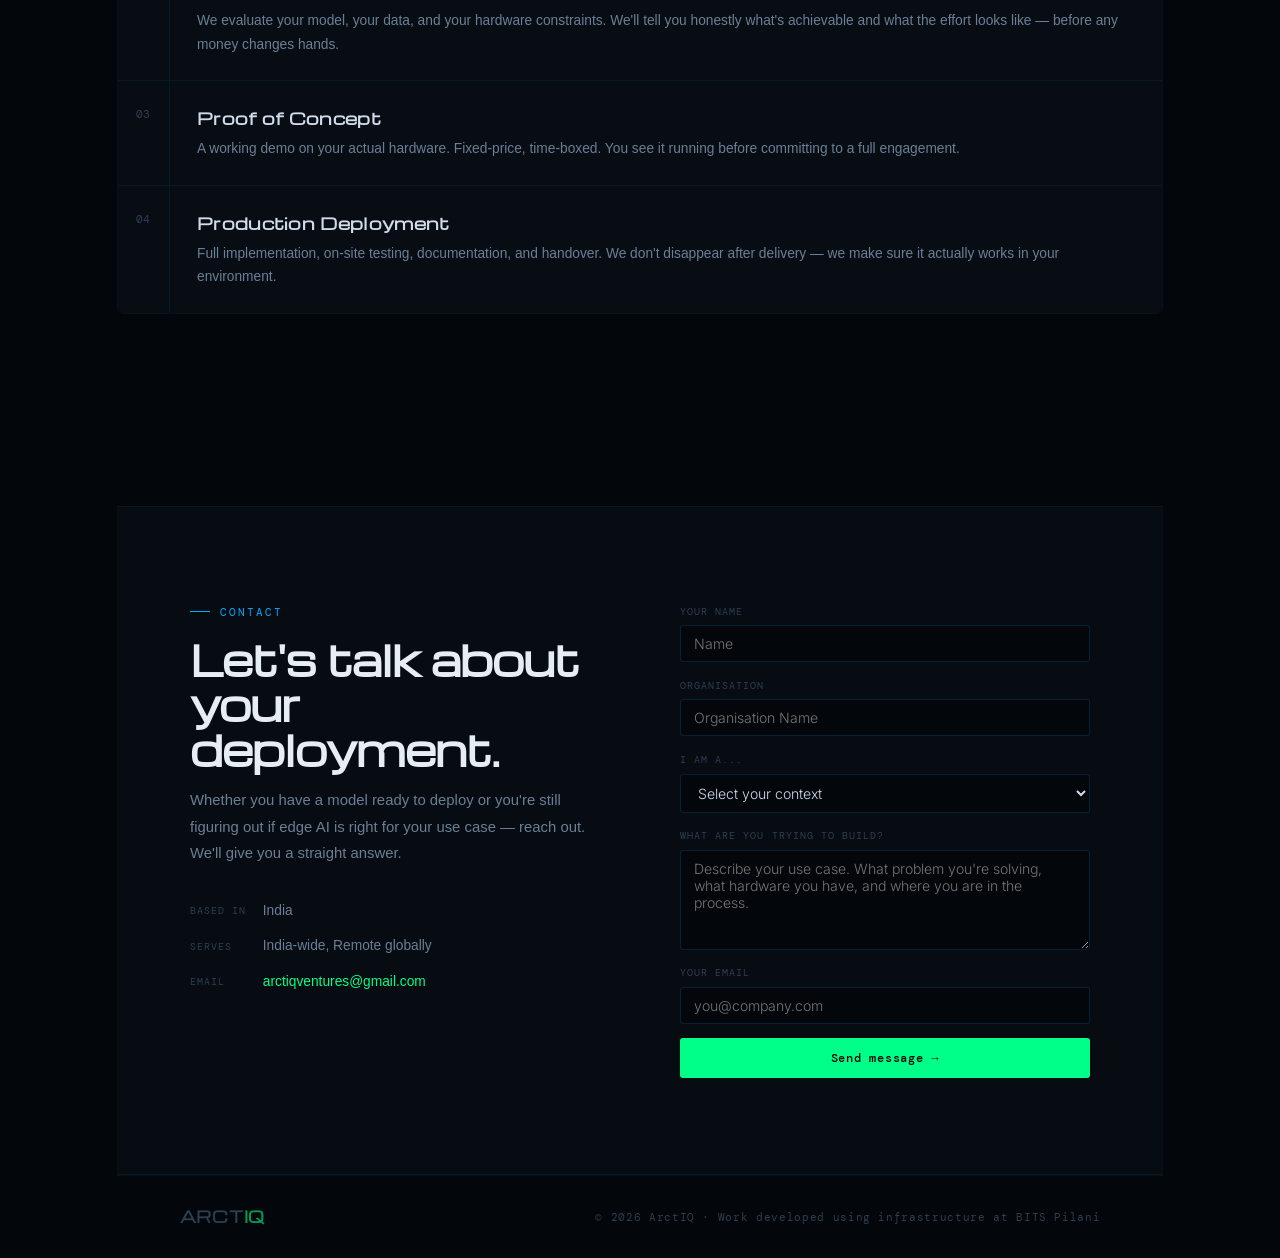
==== commit a6c80df6: "Update contact form" ====
--- a/index.html
+++ b/index.html
@@ -221,34 +221,59 @@
     </div>
 
     <div class="contact-right">
-      <form class="form" onsubmit="handleSubmit(event)">
+      <form class="form" action="https://formspree.io/f/xvzdrdzq" method="POST">
+
+        <!-- Optional: prevent spam bots -->
+        <input type="text" name="_gotcha" style="display:none">
+
+        <!-- Optional: email subject -->
+        <input type="hidden" name="_subject" value="New inbound lead — ArctIQ">
+
+        <!-- Optional: redirect after submit -->
+        <input type="hidden" name="_next" value="#contact">
+
         <div class="form-field">
           <label>Your name</label>
-          <input type="text" placeholder="Name" required>
-        </div>
+          <input type="text" name="name" placeholder="Name" required>
+        </div>
+
         <div class="form-field">
           <label>Organisation</label>
-          <input type="text" placeholder="Organisation Name">
-        </div>
+          <input type="text" name="organisation" placeholder="Organisation Name">
+        </div>
+
         <div class="form-field">
           <label>I am a...</label>
-          <select>
+          <select name="context">
             <option value="">Select your context</option>
-            <option>Manufacturer / Factory</option>
-            <option>University / Research Lab</option>
-            <option>Hardware Startup</option>
-            <option>Surveillance / Security Company</option>
-            <option>Other</option>
+            <option value="Manufacturer / Factory">Manufacturer / Factory</option>
+            <option value="University / Research Lab">University / Research Lab</option>
+            <option value="Hardware Startup">Hardware Startup</option>
+            <option value="Surveillance / Security Company">Surveillance / Security Company</option>
+            <option value="Other">Other</option>
           </select>
         </div>
+
         <div class="form-field">
           <label>What are you trying to build?</label>
-          <textarea placeholder="Describe your use case. What problem you're solving, what hardware you have, and where you are in the process."></textarea>
-        </div>
+          <textarea 
+            name="message"
+            placeholder="Describe your use case. What problem you're solving, what hardware you have, and where you are in the process."
+            required
+          ></textarea>
+        </div>
+
+        <!-- (Optional but VERY useful) -->
+        <div class="form-field">
+          <label>Your email</label>
+          <input type="email" name="email" placeholder="you@company.com" required>
+        </div>
+
         <button type="submit" class="btn-fill">Send message →</button>
-        <div id="form-msg" style="font-family:var(--mono);font-size:0.73rem;color:var(--green);display:none;letter-spacing:0.05em;">
-          Message sent. We'll reply within 24 hours.
-        </div>
+        <div id="form-msg" style="display:none; margin-top:12px; color:green;">
+          Thanks for reaching out! We'll get back to you within 1-2 business days.
+        </div>
+
       </form>
     </div>
   </div>
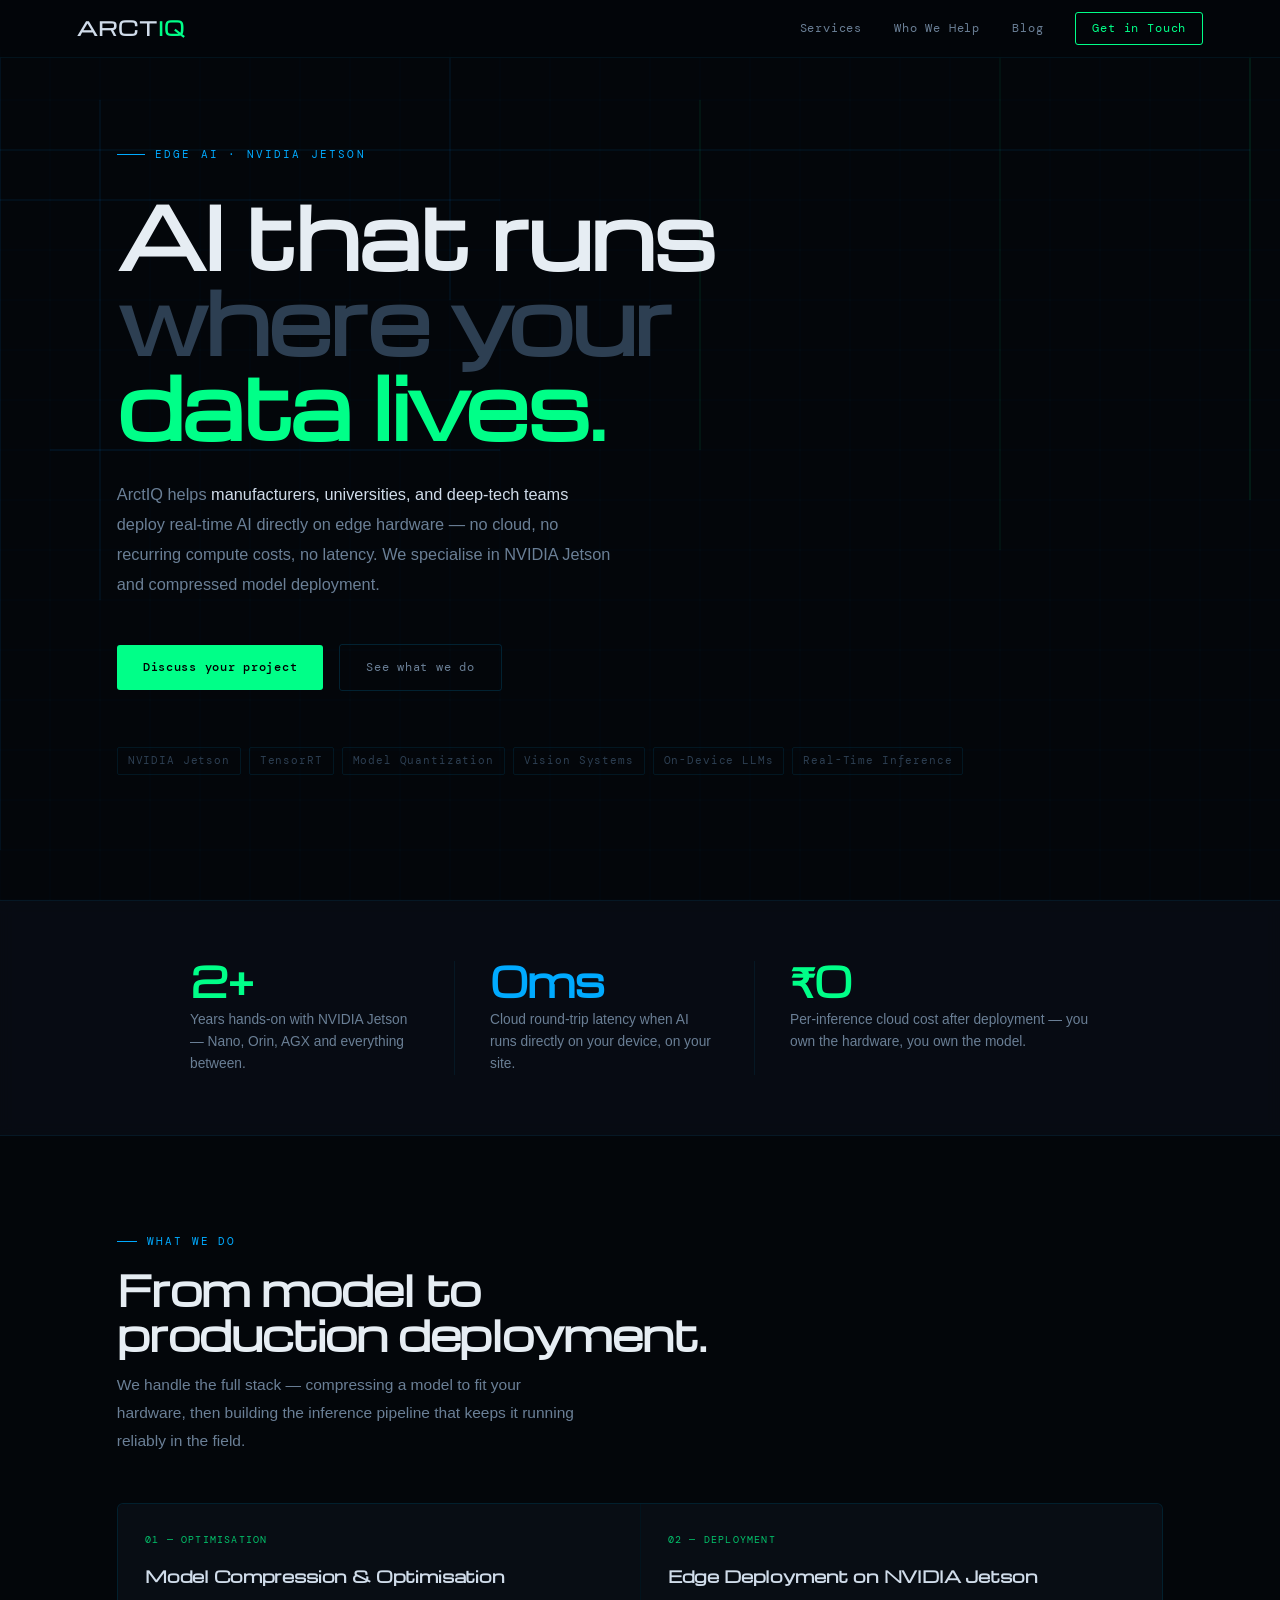
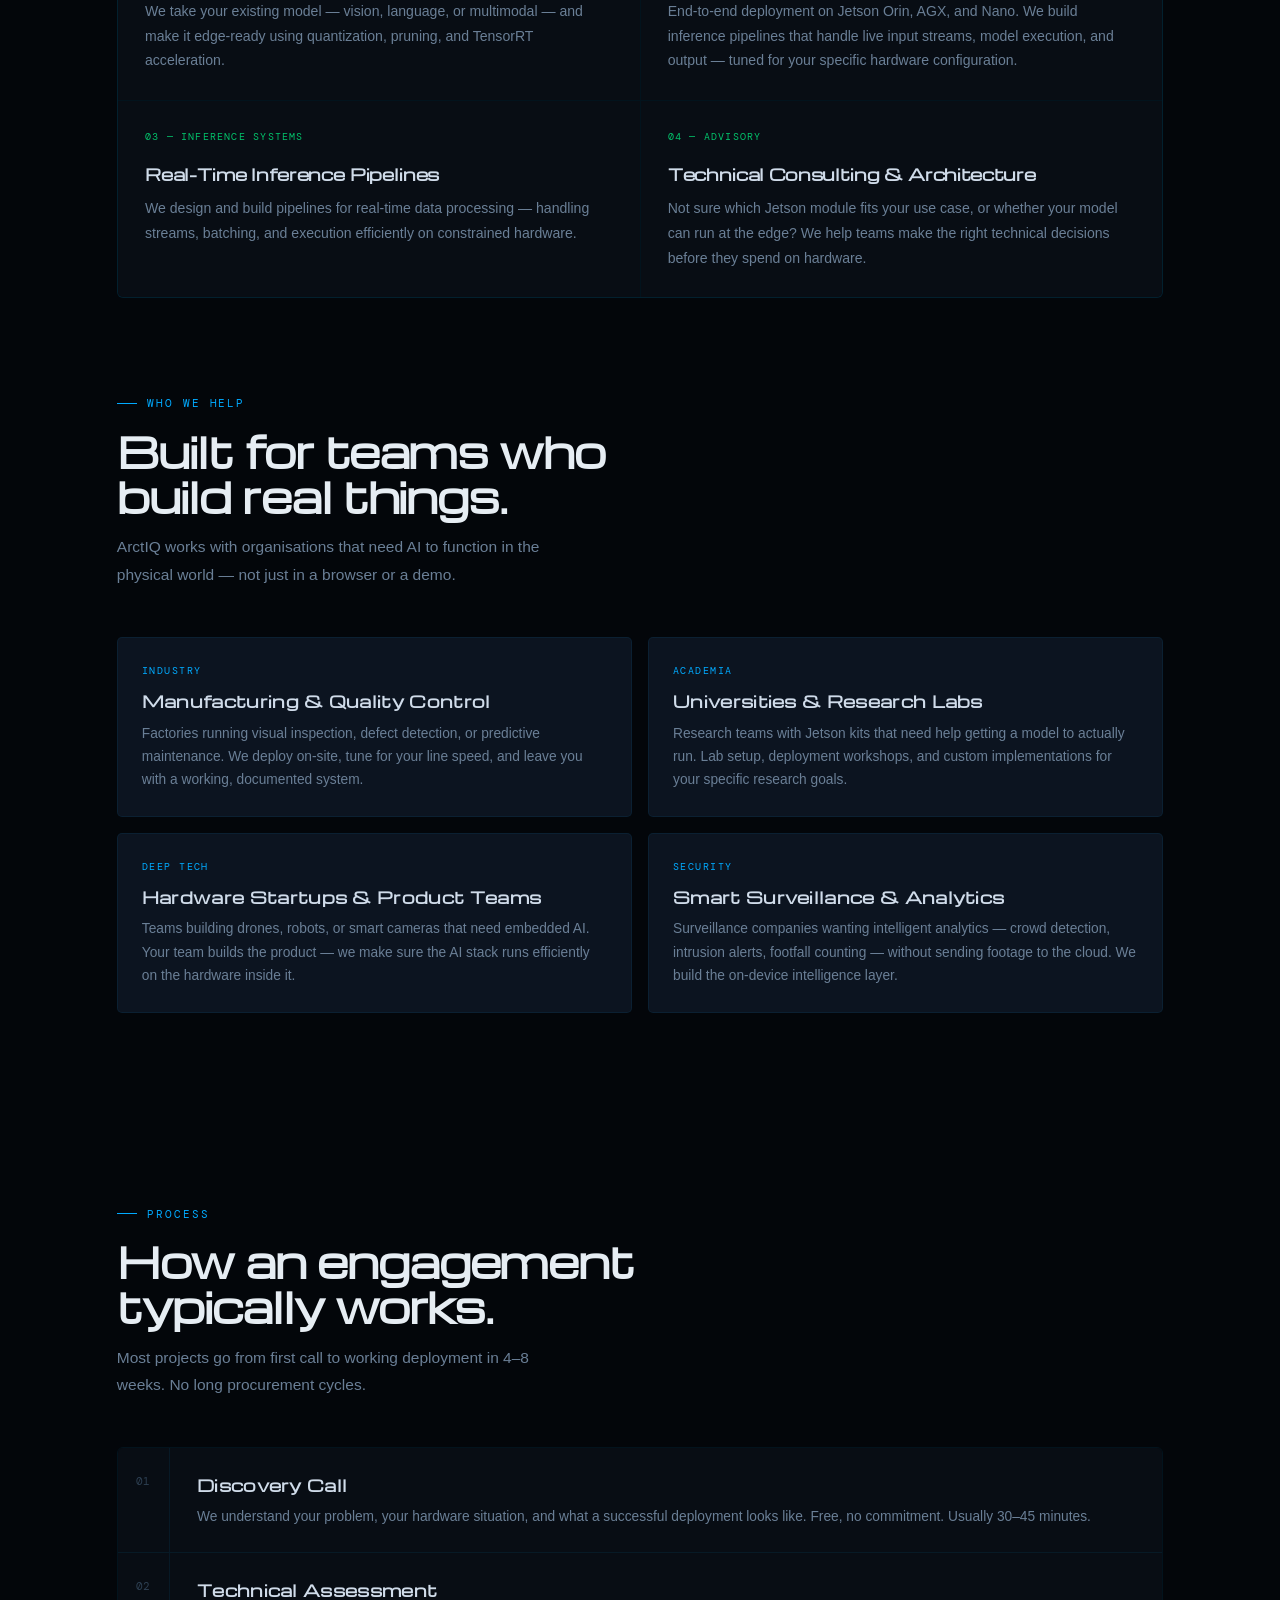
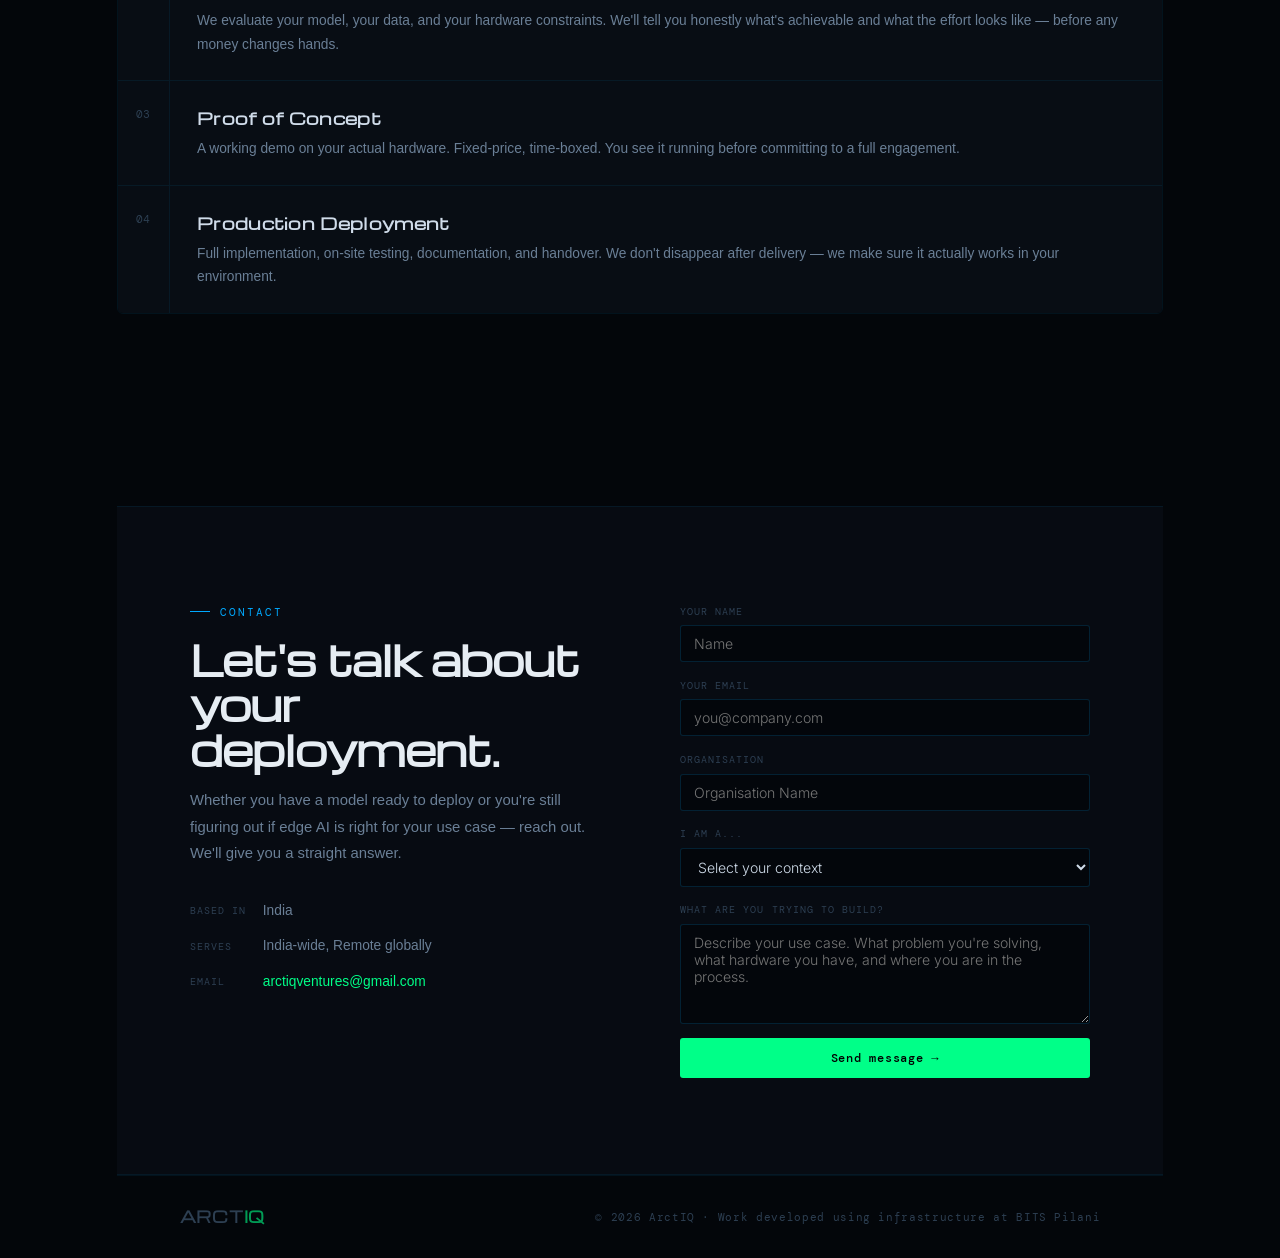
==== commit a2fdd230: "Update contact form" ====
--- a/index.html
+++ b/index.html
@@ -238,6 +238,11 @@
         </div>
 
         <div class="form-field">
+          <label>Your email</label>
+          <input type="email" name="email" placeholder="you@company.com" required>
+        </div>
+
+        <div class="form-field">
           <label>Organisation</label>
           <input type="text" name="organisation" placeholder="Organisation Name">
         </div>
@@ -261,12 +266,6 @@
             placeholder="Describe your use case. What problem you're solving, what hardware you have, and where you are in the process."
             required
           ></textarea>
-        </div>
-
-        <!-- (Optional but VERY useful) -->
-        <div class="form-field">
-          <label>Your email</label>
-          <input type="email" name="email" placeholder="you@company.com" required>
         </div>
 
         <button type="submit" class="btn-fill">Send message →</button>
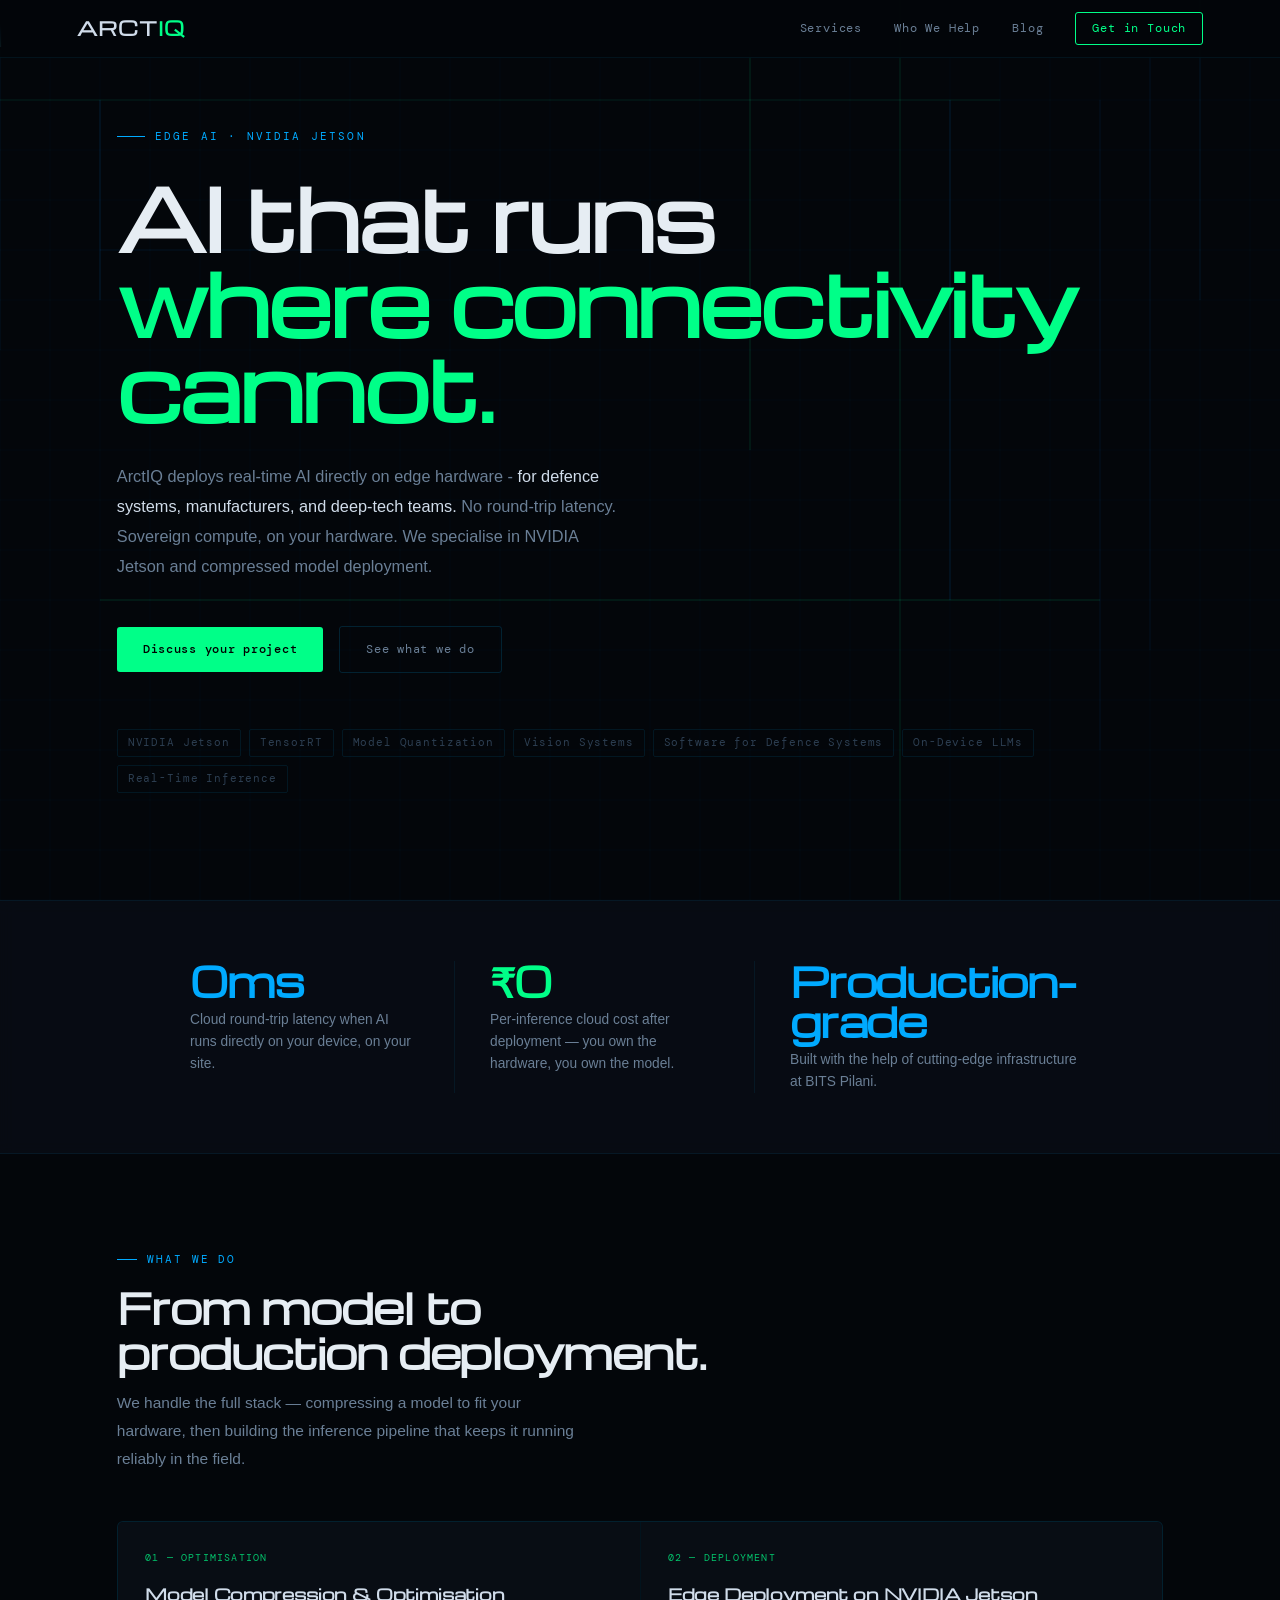
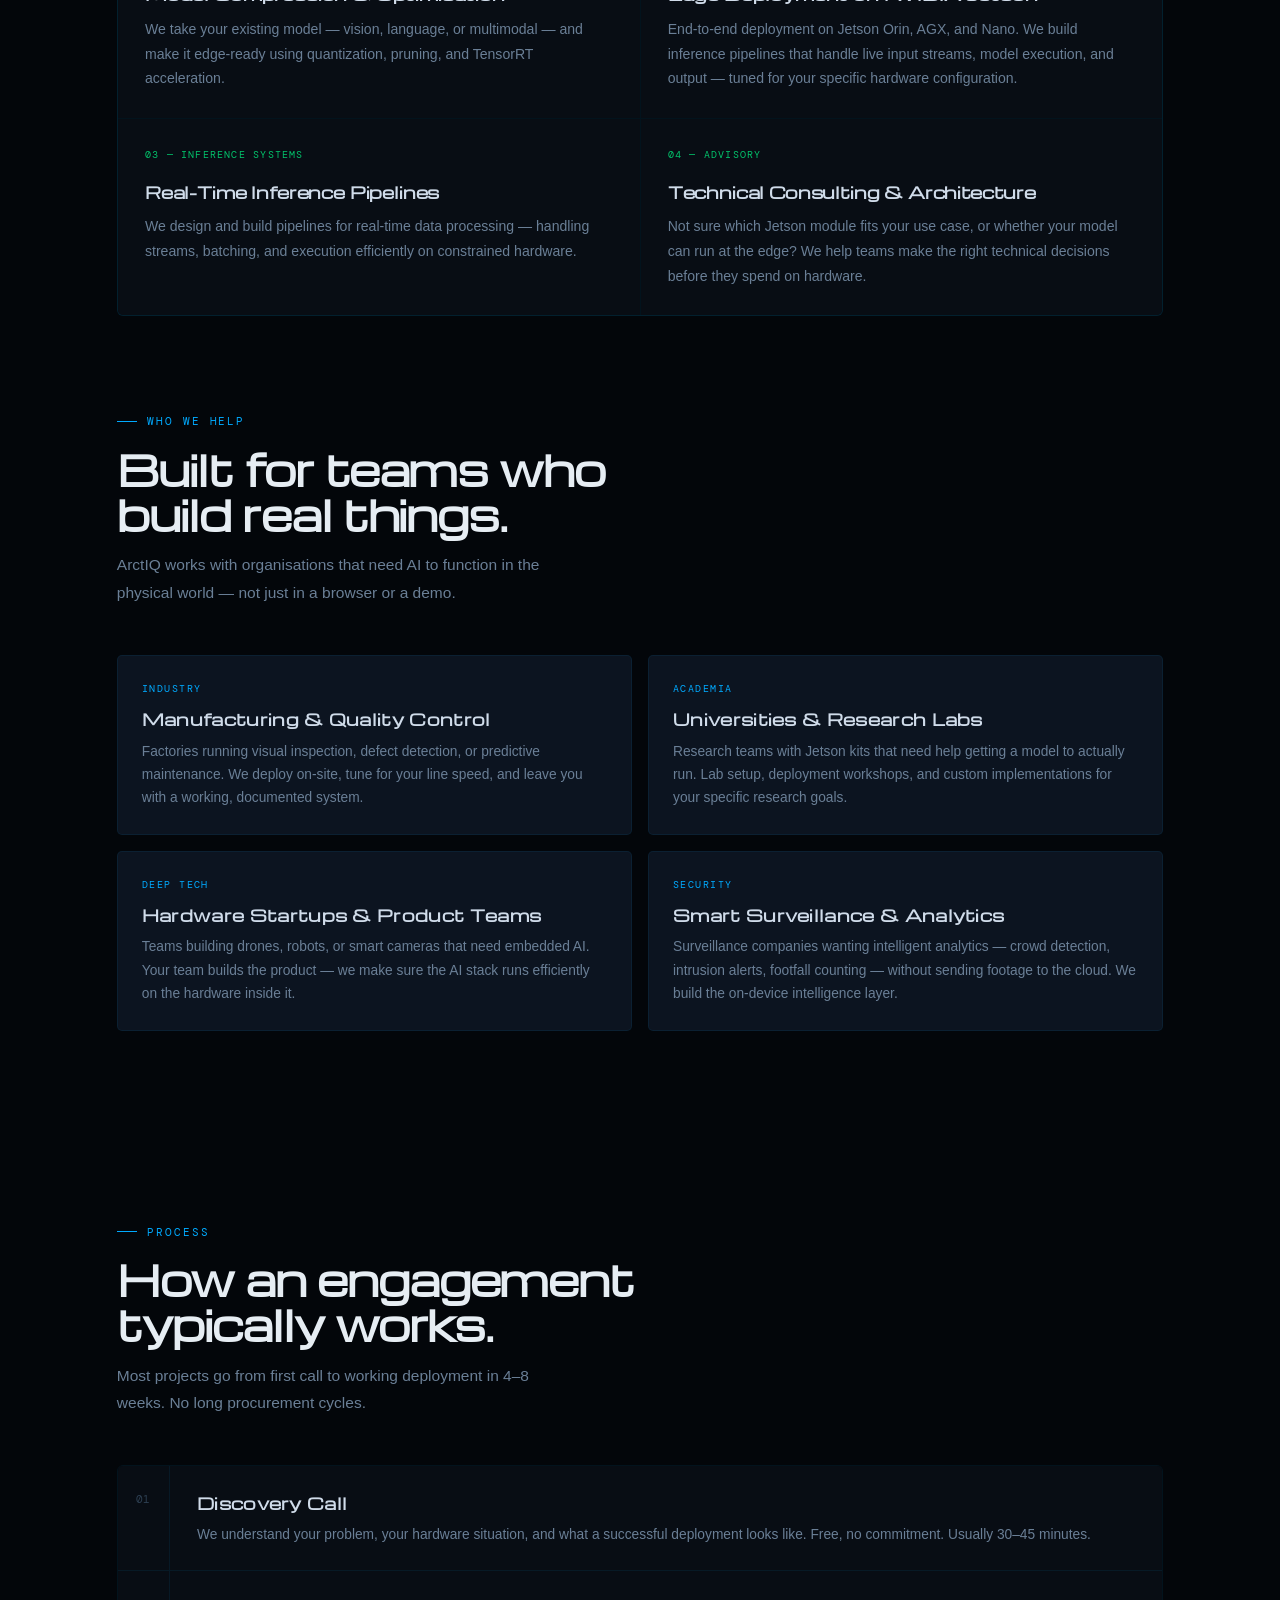
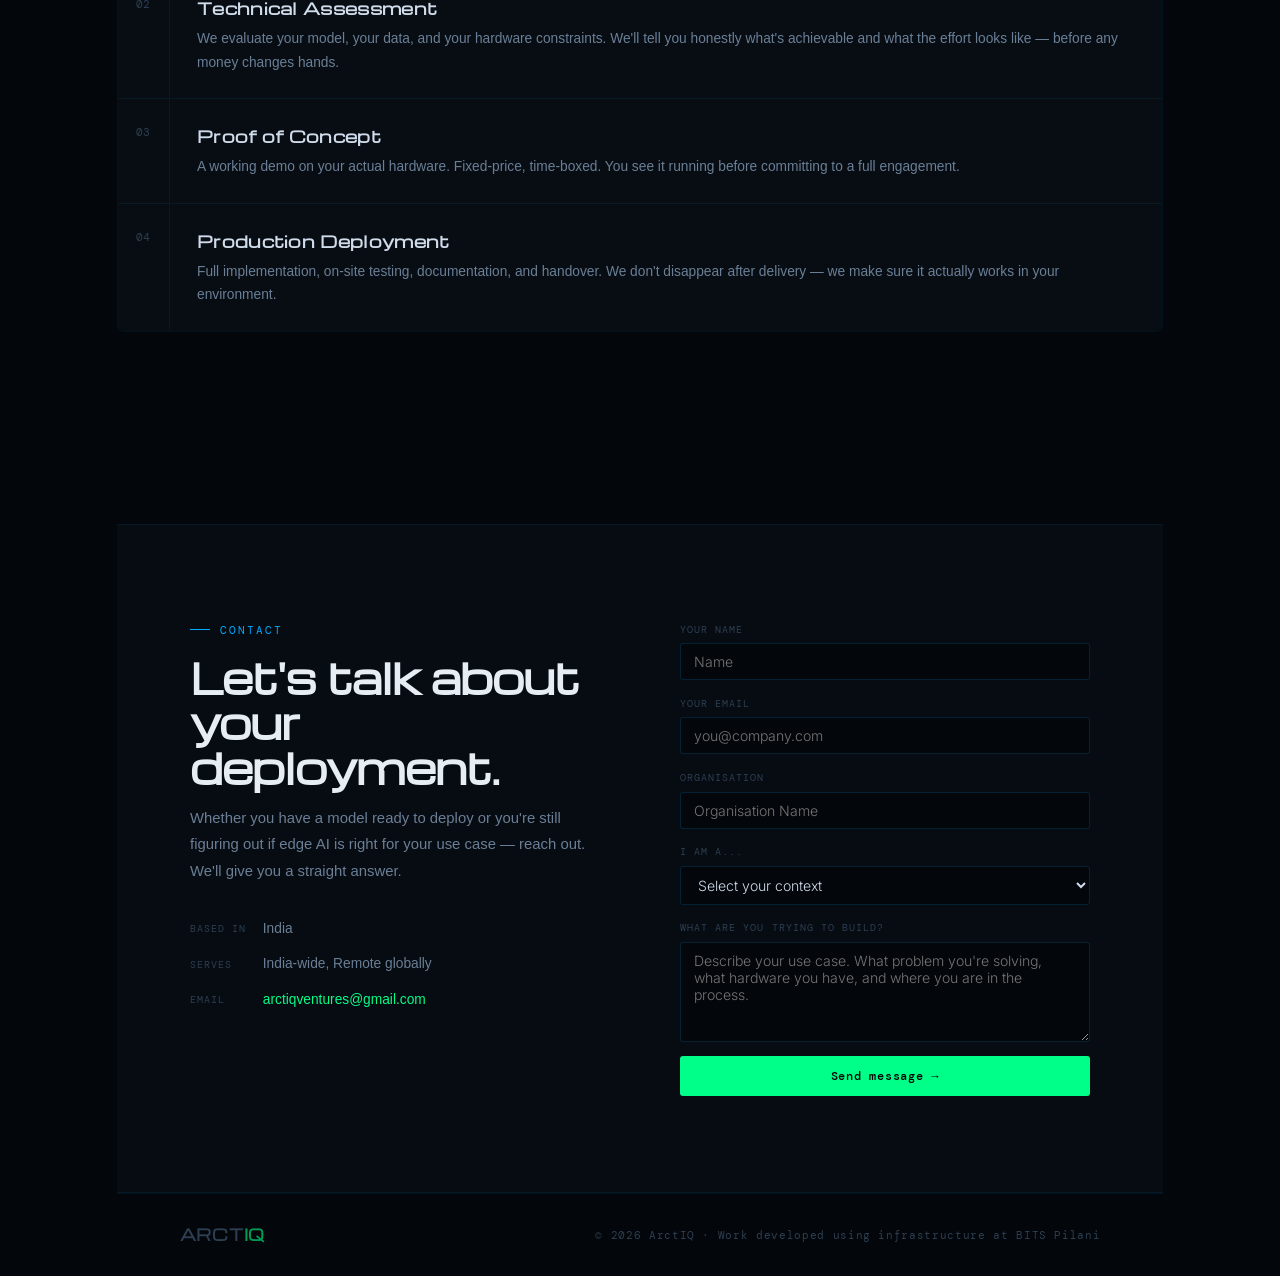
==== commit 7e6b2a88: "Updated index" ====
--- a/index.html
+++ b/index.html
@@ -31,14 +31,13 @@
 
     <h1>
       AI that runs<br>
-      <span class="line-dim">where your</span><br>
-      <span class="line-green">data lives.</span>
+      <!-- <span class="line-dim">where your</span><br> -->
+      <span class="line-green">where connectivity cannot.</span>
     </h1>
 
     <p class="hero-body">
-      ArctIQ helps <strong>manufacturers, universities, and deep-tech teams</strong> deploy
-      real-time AI directly on edge hardware — no cloud, no recurring compute costs,
-      no latency. We specialise in NVIDIA Jetson and compressed model deployment.
+      ArctIQ deploys real-time AI directly on edge hardware - <strong>for defence systems, manufacturers, and deep-tech teams.  
+      </strong> No round-trip latency. Sovereign compute, on your hardware. We specialise in NVIDIA Jetson and compressed model deployment.
     </p>
 
     <div class="btn-row">
@@ -51,6 +50,7 @@
       <span class="tag">TensorRT</span>
       <span class="tag">Model Quantization</span>
       <span class="tag">Vision Systems</span>
+      <span class="tag">Software for Defence Systems</span>
       <span class="tag">On-Device LLMs</span>
       <span class="tag">Real-Time Inference</span>
     </div>
@@ -61,16 +61,16 @@
 <div class="band">
   <div class="band-inner">
     <div class="band-item">
-      <div class="band-num g">2+</div>
-      <div class="band-label">Years hands-on with NVIDIA Jetson — Nano, Orin, AGX and everything between.</div>
-    </div>
-    <div class="band-item">
       <div class="band-num b">0ms</div>
       <div class="band-label">Cloud round-trip latency when AI runs directly on your device, on your site.</div>
     </div>
     <div class="band-item">
       <div class="band-num g">₹0</div>
       <div class="band-label">Per-inference cloud cost after deployment — you own the hardware, you own the model.</div>
+    </div>
+    <div class="band-item">
+      <div class="band-num b">Production-grade</div>
+      <div class="band-label">Built with the help of cutting-edge infrastructure at BITS Pilani.</div>
     </div>
   </div>
 </div>
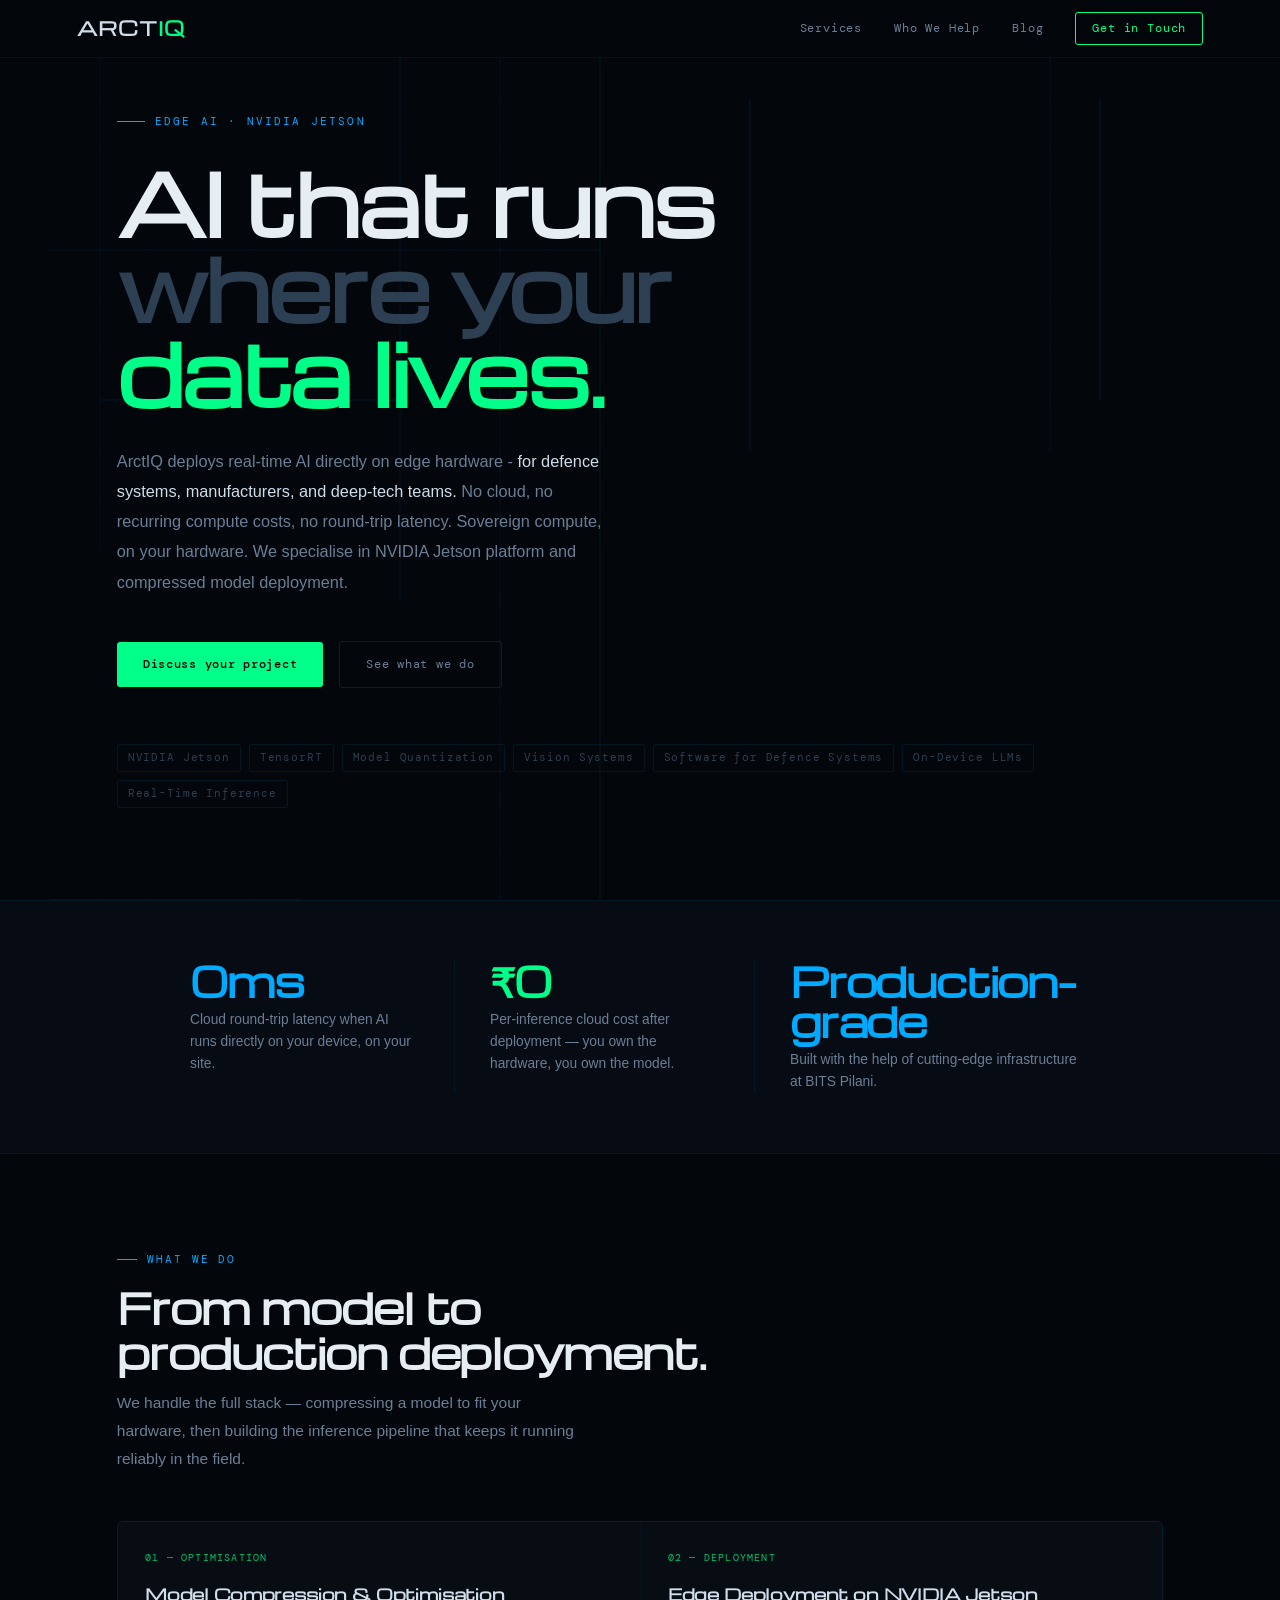
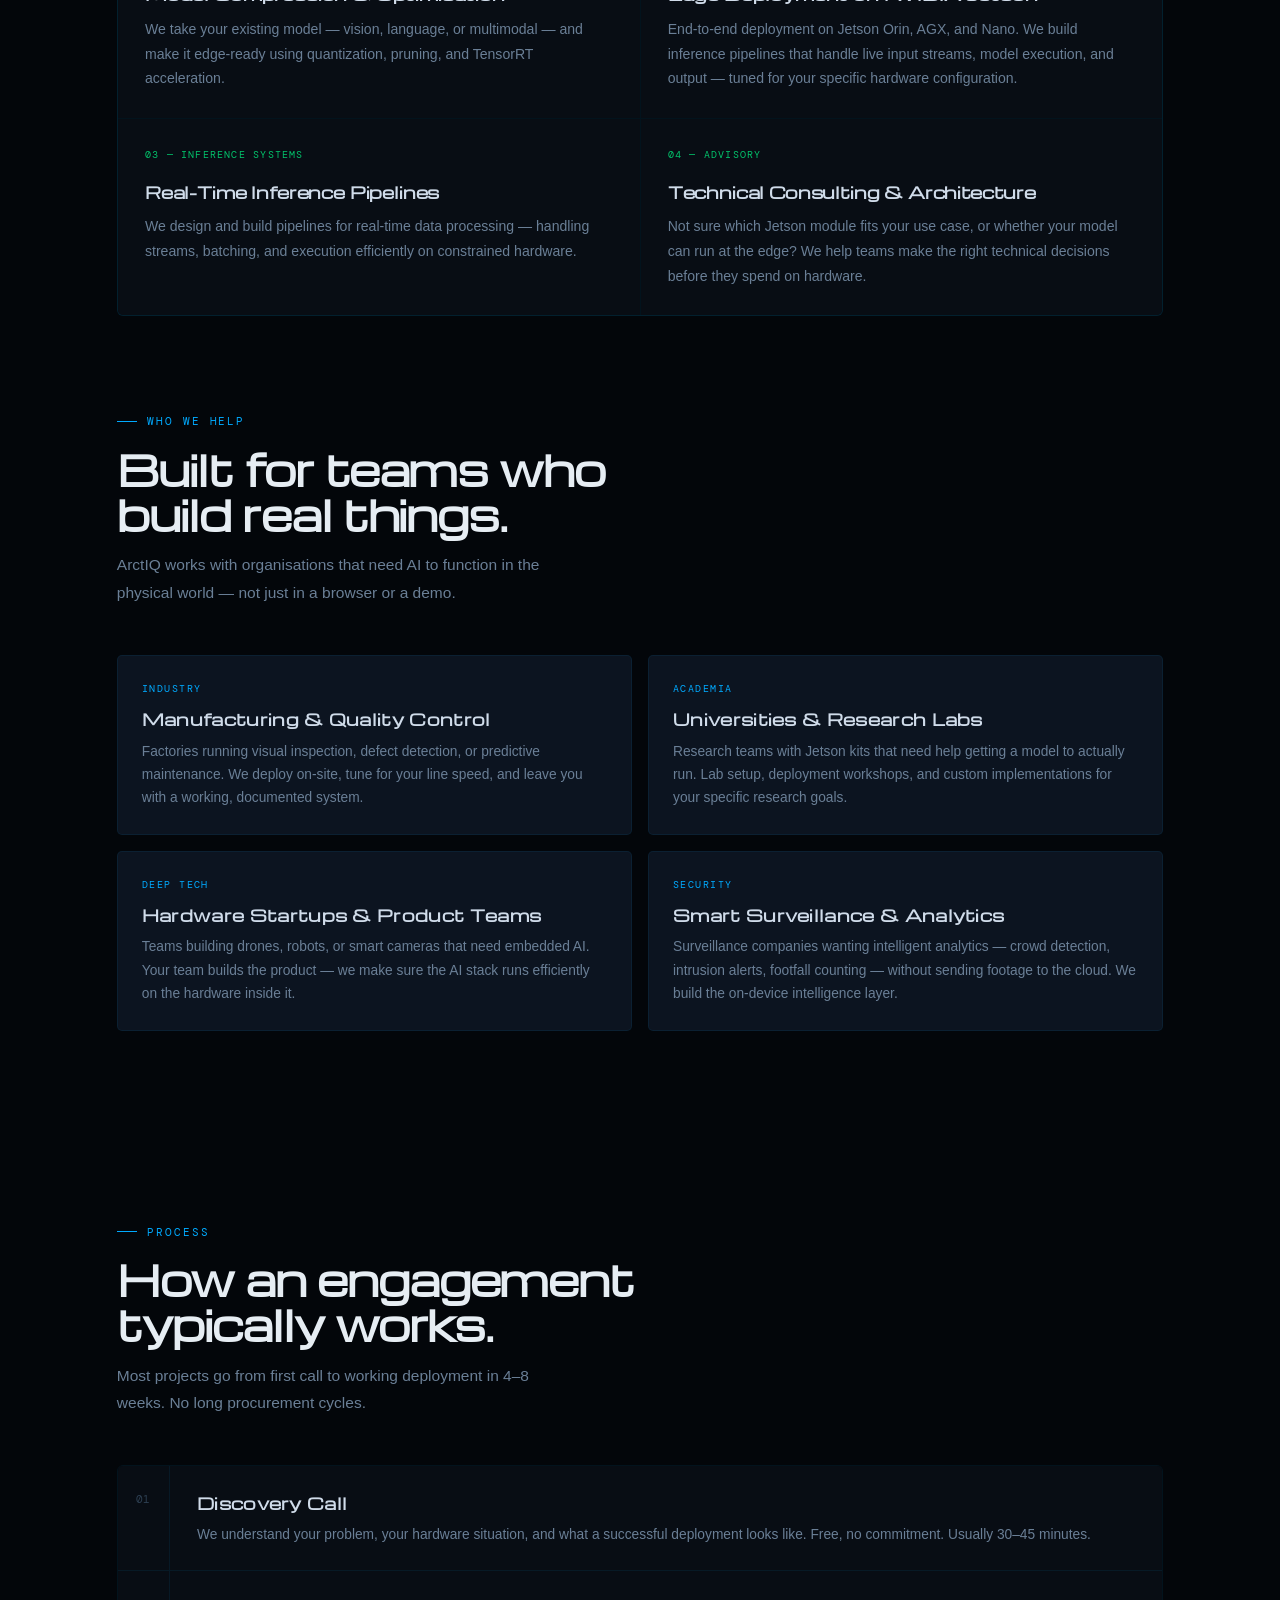
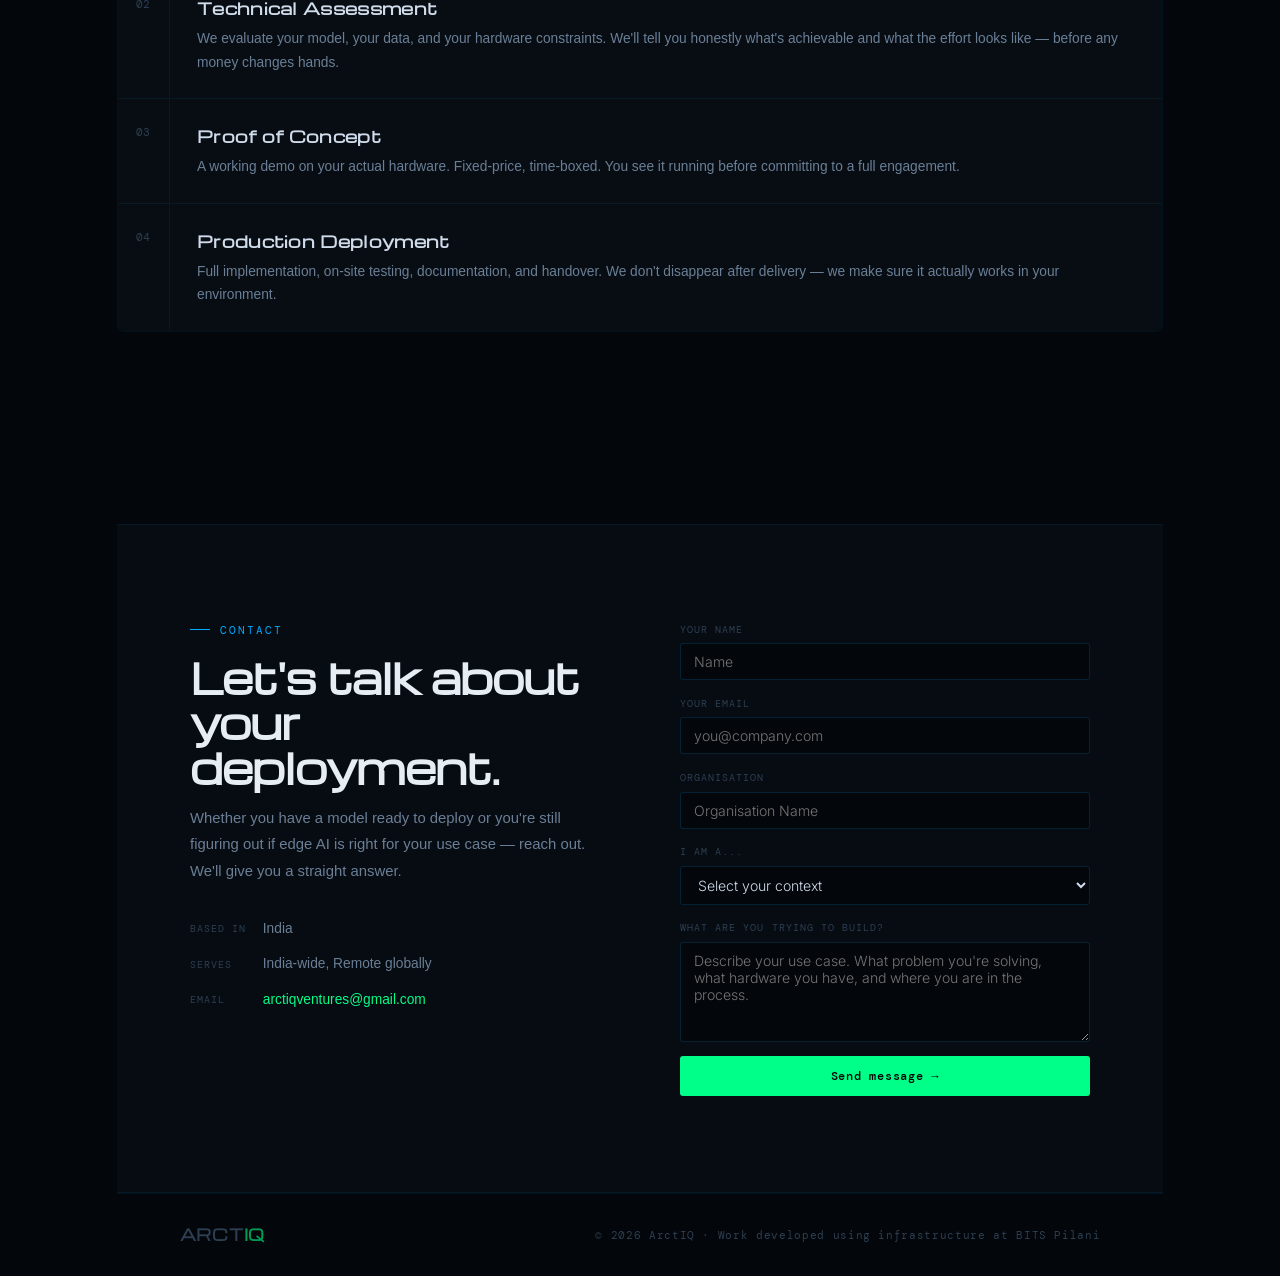
==== commit c84fb789: "Updated index" ====
--- a/index.html
+++ b/index.html
@@ -31,13 +31,14 @@
 
     <h1>
       AI that runs<br>
-      <!-- <span class="line-dim">where your</span><br> -->
-      <span class="line-green">where connectivity cannot.</span>
+      <span class="line-dim">where your</span><br>
+      <span class="line-green">data lives.</span>
     </h1>
 
     <p class="hero-body">
       ArctIQ deploys real-time AI directly on edge hardware - <strong>for defence systems, manufacturers, and deep-tech teams.  
-      </strong> No round-trip latency. Sovereign compute, on your hardware. We specialise in NVIDIA Jetson and compressed model deployment.
+      </strong> No cloud, no recurring compute costs, no round-trip latency. Sovereign compute, on your hardware. We specialise 
+      in NVIDIA Jetson platform and compressed model deployment.
     </p>
 
     <div class="btn-row">
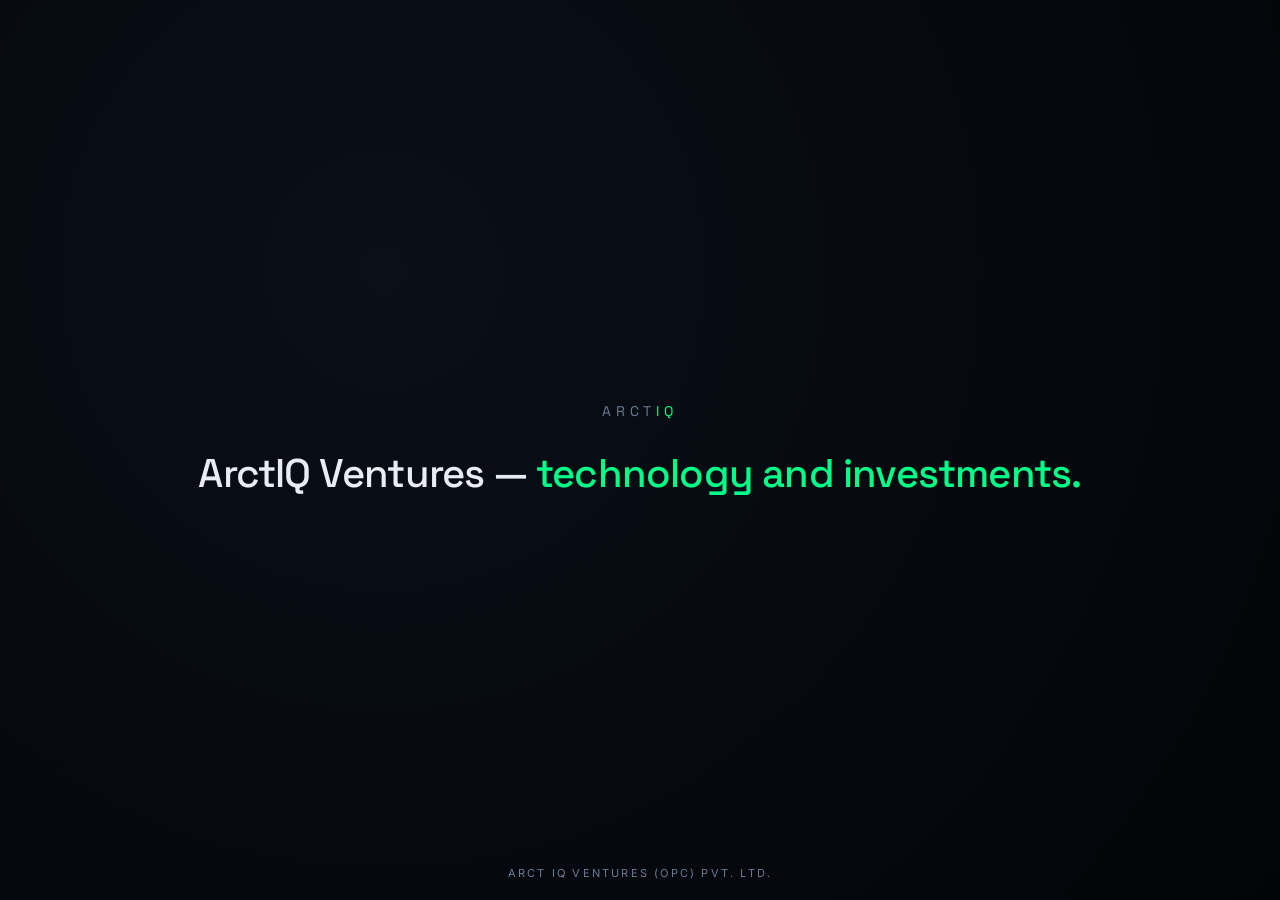
==== commit 9b757292: "change homepage" ====
--- a/index.html
+++ b/index.html
@@ -1,337 +1,93 @@
 <!DOCTYPE html>
 <html lang="en">
 <head>
-<meta charset="UTF-8">
-<meta name="viewport" content="width=device-width, initial-scale=1.0">
-<link rel="icon" type="image/png" href="favicon.png">
-<title>ArctIQ — Edge AI Engineering</title>
-<link rel="preconnect" href="https://fonts.googleapis.com">
-<link href="https://fonts.googleapis.com/css2?family=Michroma&family=Inter:wght@400;500;600&family=DM+Mono:wght@300;400;500&display=swap" rel="stylesheet">
-<link rel="stylesheet" href="style.css">
+  <meta charset="UTF-8" />
+  <meta name="viewport" content="width=device-width, initial-scale=1.0"/>
+  <title>ArctIQ Ventures</title>
+
+  <link rel="icon" type="image/png" href="favicon.png">
+
+  <link href="https://fonts.googleapis.com/css2?family=Space+Grotesk:wght@400;500&family=Inter:wght@300;400&display=swap" rel="stylesheet">
+
+  <style>
+    :root {
+      --bg: #020407;
+      --fg: #e6edf3;
+      --muted: #6b7c93;
+      --accent: #00ff88;
+    }
+
+    * {
+      margin: 0;
+      padding: 0;
+      box-sizing: border-box;
+    }
+
+    body {
+      background: radial-gradient(circle at 30% 30%, #0a0f18, #020407);
+      color: var(--fg);
+      font-family: 'Inter', sans-serif;
+      height: 100vh;
+      display: flex;
+      align-items: center;
+      justify-content: center;
+    }
+
+    .container {
+      text-align: center;
+      padding: 0 20px;
+    }
+
+    /* YOUR ORIGINAL LOGO STYLE — CLEANED */
+    .logo {
+      font-family: 'Space Grotesk', sans-serif;
+      font-size: 14px;
+      letter-spacing: 0.35em;
+      color: var(--muted);
+      margin-bottom: 28px;
+    }
+
+    .logo em {
+      color: var(--accent);
+      font-style: normal;
+    }
+
+    .headline {
+      font-family: 'Space Grotesk', sans-serif;
+      font-size: clamp(24px, 4vw, 40px);
+      font-weight: 500;
+      letter-spacing: -0.02em;
+    }
+
+    .headline span {
+      color: var(--accent);
+    }
+
+    .footer {
+      position: absolute;
+      bottom: 20px;
+      width: 100%;
+      text-align: center;
+      font-size: 11px;
+      letter-spacing: 0.2em;
+      color: var(--muted);
+    }
+  </style>
 </head>
+
 <body>
 
-<canvas id="circuit"></canvas>
+  <div class="container">
+    <div class="logo">ARCT<em>IQ</em></div>
 
-<!-- NAV -->
-<nav>
-  <a class="logo" href="#">ARCT<em>IQ</em></a>
-  <div class="nav-right">
-    <a href="#services">Services</a>
-    <a href="#who">Who We Help</a>
-    <a href="blog.html">Blog</a>
-    <a class="nav-cta" href="#contact">Get in Touch</a>
-  </div>
-</nav>
-
-<!-- HERO -->
-<div class="page">
-  <div class="hero">
-    <div class="eyebrow">Edge AI · NVIDIA Jetson</div>
-
-    <h1>
-      AI that runs<br>
-      <span class="line-dim">where your</span><br>
-      <span class="line-green">data lives.</span>
-    </h1>
-
-    <p class="hero-body">
-      ArctIQ deploys real-time AI directly on edge hardware - <strong>for defence systems, manufacturers, and deep-tech teams.  
-      </strong> No cloud, no recurring compute costs, no round-trip latency. Sovereign compute, on your hardware. We specialise 
-      in NVIDIA Jetson platform and compressed model deployment.
-    </p>
-
-    <div class="btn-row">
-      <a class="btn-fill" href="#contact">Discuss your project</a>
-      <a class="btn-ghost" href="#services">See what we do</a>
-    </div>
-
-    <div class="hero-tags">
-      <span class="tag">NVIDIA Jetson</span>
-      <span class="tag">TensorRT</span>
-      <span class="tag">Model Quantization</span>
-      <span class="tag">Vision Systems</span>
-      <span class="tag">Software for Defence Systems</span>
-      <span class="tag">On-Device LLMs</span>
-      <span class="tag">Real-Time Inference</span>
-    </div>
-  </div>
-</div>
-
-<!-- NUMBERS BAND -->
-<div class="band">
-  <div class="band-inner">
-    <div class="band-item">
-      <div class="band-num b">0ms</div>
-      <div class="band-label">Cloud round-trip latency when AI runs directly on your device, on your site.</div>
-    </div>
-    <div class="band-item">
-      <div class="band-num g">₹0</div>
-      <div class="band-label">Per-inference cloud cost after deployment — you own the hardware, you own the model.</div>
-    </div>
-    <div class="band-item">
-      <div class="band-num b">Production-grade</div>
-      <div class="band-label">Built with the help of cutting-edge infrastructure at BITS Pilani.</div>
-    </div>
-  </div>
-</div>
-
-<!-- SERVICES -->
-<div class="page">
-  <div class="section" id="services">
-    <div class="section-tag">What We Do</div>
-    <h2>From model to<br>production deployment.</h2>
-    <p class="section-sub">
-      We handle the full stack — compressing a model to fit your hardware,
-      then building the inference pipeline that keeps it running reliably in the field.
-    </p>
-
-    <div class="card-grid">
-    <div class="card">
-        <div class="card-icon">01 — Optimisation</div>
-        <h3>Model Compression & Optimisation</h3>
-        <p>
-        We take your existing model — vision, language, or multimodal — and make it edge-ready using quantization, pruning, and TensorRT acceleration.
-        </p>
-    </div>
-
-    <div class="card">
-        <div class="card-icon">02 — Deployment</div>
-        <h3>Edge Deployment on NVIDIA Jetson</h3>
-        <p>
-        End-to-end deployment on Jetson Orin, AGX, and Nano. We build inference pipelines that handle live input streams, model execution, and output — tuned for your specific hardware configuration.
-        </p>
-    </div>
-
-    <div class="card">
-        <div class="card-icon">03 — Inference Systems</div>
-        <h3>Real-Time Inference Pipelines</h3>
-        <p>
-        We design and build pipelines for real-time data processing — handling streams, batching, and execution efficiently on constrained hardware.
-        </p>
-    </div>
-
-    <div class="card">
-        <div class="card-icon">04 — Advisory</div>
-        <h3>Technical Consulting & Architecture</h3>
-        <p>
-        Not sure which Jetson module fits your use case, or whether your model can run at the edge? We help teams make the right technical decisions before they spend on hardware.
-        </p>
-    </div>
-    </div>
-
-  <!-- WHO WE HELP -->
-  <div class="section" id="who">
-    <div class="section-tag">Who We Help</div>
-    <h2>Built for teams who<br>build real things.</h2>
-    <p class="section-sub">
-      ArctIQ works with organisations that need AI to function in the physical world —
-      not just in a browser or a demo.
-    </p>
-
-    <div class="who-grid">
-      <div class="who-card">
-        <div class="who-label">Industry</div>
-        <h3>Manufacturing & Quality Control</h3>
-        <p>Factories running visual inspection, defect detection, or predictive maintenance. We deploy on-site, tune for your line speed, and leave you with a working, documented system.</p>
-      </div>
-      <div class="who-card">
-        <div class="who-label">Academia</div>
-        <h3>Universities & Research Labs</h3>
-        <p>Research teams with Jetson kits that need help getting a model to actually run. Lab setup, deployment workshops, and custom implementations for your specific research goals.</p>
-      </div>
-      <div class="who-card">
-        <div class="who-label">Deep Tech</div>
-        <h3>Hardware Startups & Product Teams</h3>
-        <p>Teams building drones, robots, or smart cameras that need embedded AI. Your team builds the product — we make sure the AI stack runs efficiently on the hardware inside it.</p>
-      </div>
-      <div class="who-card">
-        <div class="who-label">Security</div>
-        <h3>Smart Surveillance & Analytics</h3>
-        <p>Surveillance companies wanting intelligent analytics — crowd detection, intrusion alerts, footfall counting — without sending footage to the cloud. We build the on-device intelligence layer.</p>
-      </div>
+    <div class="headline">
+      ArctIQ Ventures — <span>technology and investments.</span>
     </div>
   </div>
 
-  <!-- PROCESS -->
-  <div class="section">
-    <div class="section-tag">Process</div>
-    <h2>How an engagement<br>typically works.</h2>
-    <p class="section-sub">
-      Most projects go from first call to working deployment in 4–8 weeks.
-      No long procurement cycles.
-    </p>
+  <div class="footer">
+    ARCT IQ VENTURES (OPC) PVT. LTD.
+  </div>
 
-    <div class="process-list">
-      <div class="process-item">
-        <div class="process-num">01</div>
-        <div class="process-body">
-          <h3>Discovery Call</h3>
-          <p>We understand your problem, your hardware situation, and what a successful deployment looks like. Free, no commitment. Usually 30–45 minutes.</p>
-        </div>
-      </div>
-      <div class="process-item">
-        <div class="process-num">02</div>
-        <div class="process-body">
-          <h3>Technical Assessment</h3>
-          <p>We evaluate your model, your data, and your hardware constraints. We'll tell you honestly what's achievable and what the effort looks like — before any money changes hands.</p>
-        </div>
-      </div>
-      <div class="process-item">
-        <div class="process-num">03</div>
-        <div class="process-body">
-          <h3>Proof of Concept</h3>
-          <p>A working demo on your actual hardware. Fixed-price, time-boxed. You see it running before committing to a full engagement.</p>
-        </div>
-      </div>
-      <div class="process-item">
-        <div class="process-num">04</div>
-        <div class="process-body">
-          <h3>Production Deployment</h3>
-          <p>Full implementation, on-site testing, documentation, and handover. We don't disappear after delivery — we make sure it actually works in your environment.</p>
-        </div>
-      </div>
-    </div>
-  </div>
-</div>
-
-<!-- CONTACT -->
-<div class="contact-wrap" id="contact">
-  <div class="contact-inner">
-    <div class="contact-left">
-      <div class="section-tag">Contact</div>
-      <h2>Let's talk about<br>your deployment.</h2>
-      <p>
-        Whether you have a model ready to deploy or you're still figuring out
-        if edge AI is right for your use case — reach out. We'll give you a straight answer.
-      </p>
-      <div class="contact-detail">
-        <div class="contact-row">
-          <span class="contact-row-label">Based in</span>
-          <span class="contact-row-val">India</span>
-        </div>
-        <div class="contact-row">
-          <span class="contact-row-label">Serves</span>
-          <span class="contact-row-val">India-wide, Remote globally</span>
-        </div>
-        <div class="contact-row">
-          <span class="contact-row-label">Email</span>
-          <span class="contact-row-val"><a href="mailto:arctiqventures@gmail.com">arctiqventures@gmail.com</a></span>
-        </div>
-      </div>
-    </div>
-
-    <div class="contact-right">
-      <form class="form" action="https://formspree.io/f/xvzdrdzq" method="POST">
-
-        <!-- Optional: prevent spam bots -->
-        <input type="text" name="_gotcha" style="display:none">
-
-        <!-- Optional: email subject -->
-        <input type="hidden" name="_subject" value="New inbound lead — ArctIQ">
-
-        <!-- Optional: redirect after submit -->
-        <input type="hidden" name="_next" value="#contact">
-
-        <div class="form-field">
-          <label>Your name</label>
-          <input type="text" name="name" placeholder="Name" required>
-        </div>
-
-        <div class="form-field">
-          <label>Your email</label>
-          <input type="email" name="email" placeholder="you@company.com" required>
-        </div>
-
-        <div class="form-field">
-          <label>Organisation</label>
-          <input type="text" name="organisation" placeholder="Organisation Name">
-        </div>
-
-        <div class="form-field">
-          <label>I am a...</label>
-          <select name="context">
-            <option value="">Select your context</option>
-            <option value="Manufacturer / Factory">Manufacturer / Factory</option>
-            <option value="University / Research Lab">University / Research Lab</option>
-            <option value="Hardware Startup">Hardware Startup</option>
-            <option value="Surveillance / Security Company">Surveillance / Security Company</option>
-            <option value="Other">Other</option>
-          </select>
-        </div>
-
-        <div class="form-field">
-          <label>What are you trying to build?</label>
-          <textarea 
-            name="message"
-            placeholder="Describe your use case. What problem you're solving, what hardware you have, and where you are in the process."
-            required
-          ></textarea>
-        </div>
-
-        <button type="submit" class="btn-fill">Send message →</button>
-        <div id="form-msg" style="display:none; margin-top:12px; color:green;">
-          Thanks for reaching out! We'll get back to you within 1-2 business days.
-        </div>
-
-      </form>
-    </div>
-  </div>
-</div>
-
-<!-- FOOTER -->
-<footer>
-  <div class="footer-logo">ARCT<em>IQ</em></div>
-  <div class="footer-copy">© 2026 ArctIQ · Work developed using infrastructure at BITS Pilani</div>
-</footer>
-
-<script>
-function handleSubmit(e) {
-  e.preventDefault();
-  document.getElementById('form-msg').style.display = 'block';
-  e.target.reset();
-}
-
-const observer = new IntersectionObserver((entries) => {
-  entries.forEach(el => {
-    if (el.isIntersecting) {
-      el.target.style.opacity = '1';
-      el.target.style.transform = 'translateY(0)';
-    }
-  });
-}, { threshold: 0.08 });
-
-document.querySelectorAll('.card, .who-card, .process-item, .band-item').forEach(el => {
-  el.style.opacity = '0';
-  el.style.transform = 'translateY(14px)';
-  el.style.transition = 'opacity 0.5s ease, transform 0.5s ease';
-  observer.observe(el);
-});
-</script>
-<script>
-document.querySelectorAll('a[href^="#"]').forEach(anchor => {
-  anchor.addEventListener("click", function(e) {
-    const targetId = this.getAttribute("href");
-
-    if (targetId === "#" || targetId.length < 2) return;
-
-    const target = document.querySelector(targetId);
-    if (!target) return;
-
-    e.preventDefault();
-
-    const navHeight = document.querySelector("nav").offsetHeight;
-
-    const targetPosition =
-      target.getBoundingClientRect().top + window.scrollY - navHeight - 10;
-
-    window.scrollTo({
-      top: targetPosition,
-      behavior: "smooth"
-    });
-  });
-});
-</script>
-<script src="script.js"></script>
 </body>
 </html>
